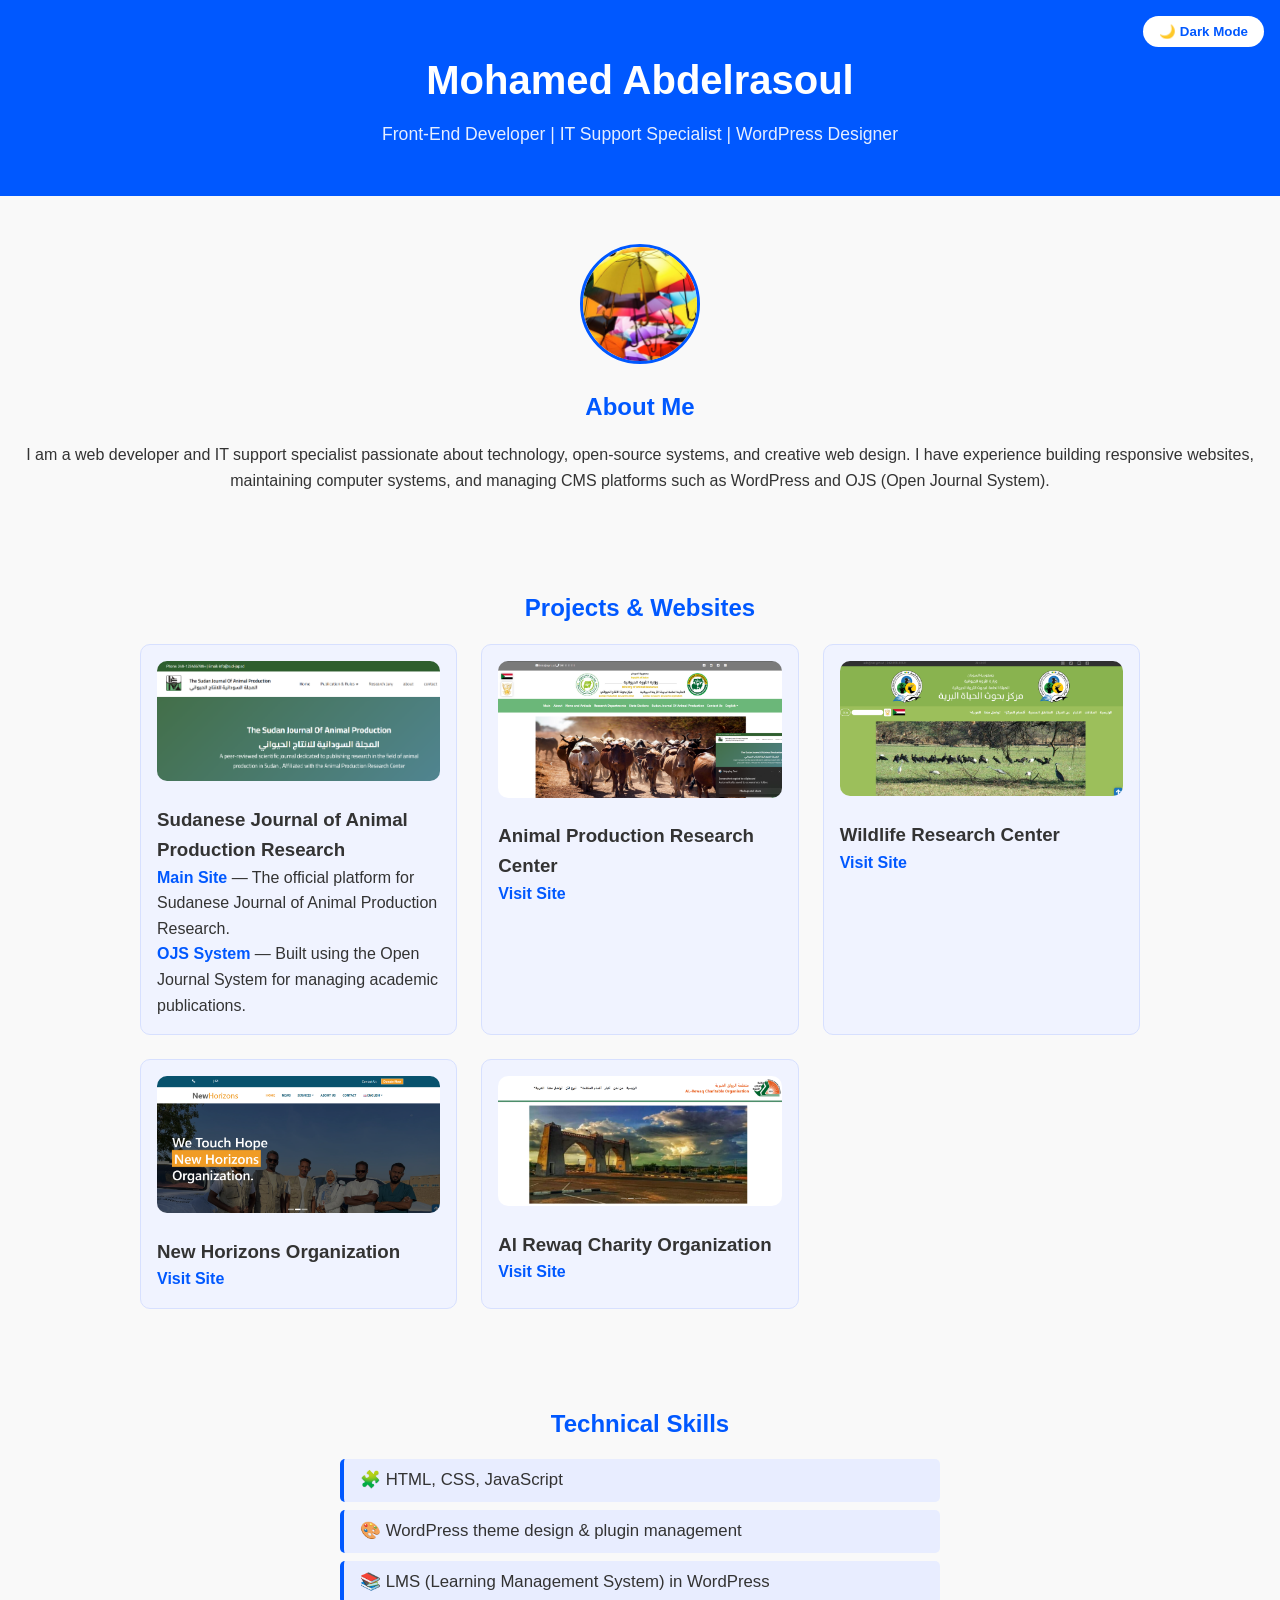
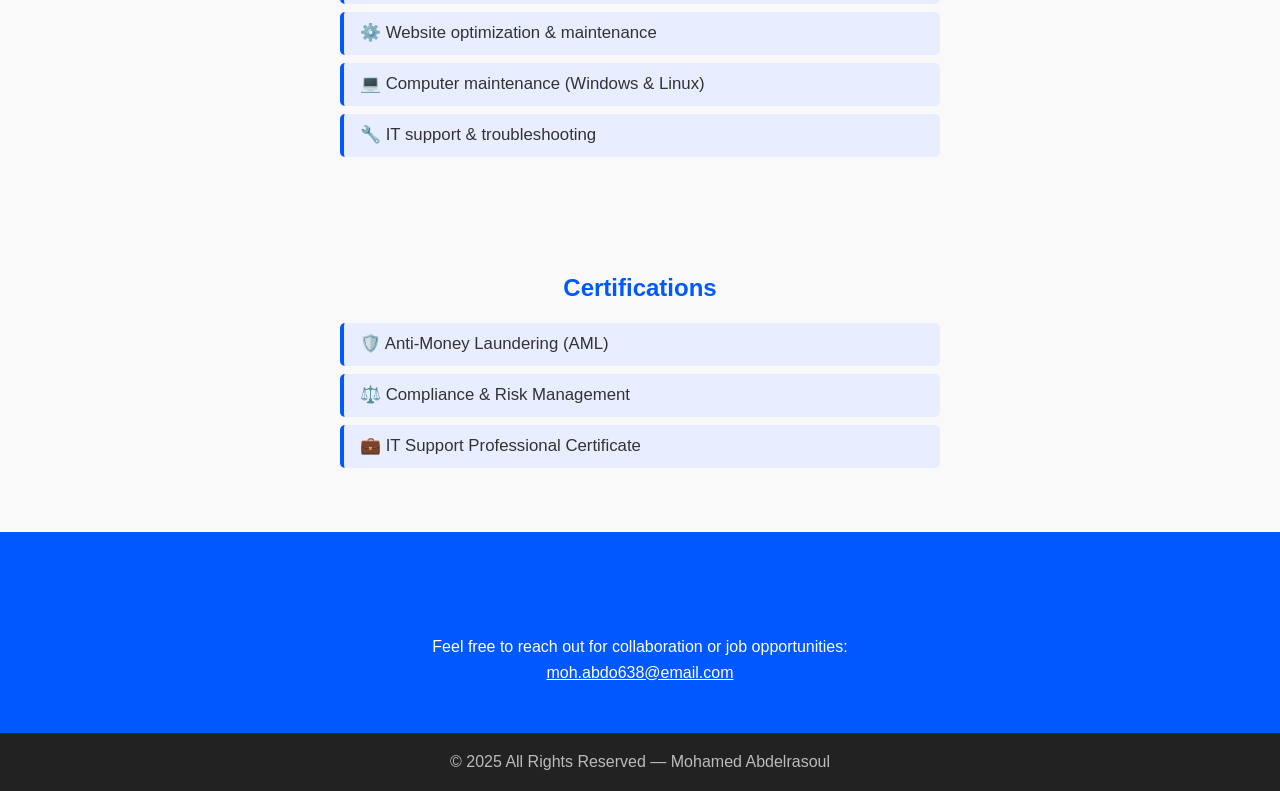
==== index.html @ 5534be8d "all file" ====
<!doctype html>
<html lang="en">
<head>
  <meta charset="UTF-8" />
  <meta name="viewport" content="width=device-width, initial-scale=1.0" />
  <title>Mohamed Abdelrasoul | Portfolio</title>
  <link rel="stylesheet" href="css/master.css" />
</head>

<body>
  <header>
    <h1>Mohamed Abdelrasoul</h1>
    <p>Front-End Developer | IT Support Specialist | WordPress Designer</p>
    <button id="themeToggle">🌙 Dark Mode</button>
  </header>

  <!-- About -->
  <section id="about" class="fade-section">
    <img src="images/23741074.jpg" alt="Profile Photo" />
    <h2>About Me</h2>
    <p>
      I am a web developer and IT support specialist passionate about technology, open-source systems,
      and creative web design. I have experience building responsive websites, maintaining computer systems,
      and managing CMS platforms such as WordPress and OJS (Open Journal System).
    </p>
  </section>

  <!-- Projects -->
  <section id="projects" class="fade-section">
    <h2>Projects & Websites</h2>
    <div class="project-grid">
      <div class="project">
        <img src="images/sud-jap.png" alt="Sudanese Journal Project" />
        <h3>Sudanese Journal of Animal Production Research</h3>
        <p>
          <a href="https://sud-jap.sd/" target="_blank">Main Site</a> — The official platform for Sudanese Journal of Animal Production Research.<br>
          <a href="https://sud-jap.sd/Journal/index.php/sjap" target="_blank">OJS System</a> — Built using the Open Journal System for managing academic publications.
        </p>
      </div>

      <div class="project">
        <img src="images/aprc.png" alt="Animal Research Center" />
        <h3>Animal Production Research Center</h3>
        <p><a href="https://www.aprc.sd/?page_id=39&lang=en" target="_blank">Visit Site</a></p>
      </div>

      <div class="project">
        <img src="images/wrc.png" alt="Wildlife Research Center" />
        <h3>Wildlife Research Center</h3>
        <p><a href="https://wrc.gov.sd/" target="_blank">Visit Site</a></p>
      </div>

      <div class="project">
        <img src="images/nhosd.png" alt="New Horizons Organization" />
        <h3>New Horizons Organization</h3>
        <p><a href="https://nhosd.org/" target="_blank">Visit Site</a></p>
      </div>

      <div class="project">
        <img src="images/alrewaq.png" alt="Al Rewaq Charity" />
        <h3>Al Rewaq Charity Organization</h3>
        <p><a href="https://www.alrewaq.net/" target="_blank">Visit Site</a></p>
      </div>
    </div>
  </section>

  <!-- Skills -->
  <section id="skills" class="fade-section">
    <h2>Technical Skills</h2>
    <ul class="skills-list">
      <li>🧩 HTML, CSS, JavaScript</li>
      <li>🎨 WordPress theme design & plugin management</li>
      <li>📚 LMS (Learning Management System) in WordPress</li>
      <li>⚙️ Website optimization & maintenance</li>
      <li>💻 Computer maintenance (Windows & Linux)</li>
      <li>🔧 IT support & troubleshooting</li>
    </ul>
  </section>

  <!-- Certifications -->
  <section id="certifications" class="fade-section">
    <h2>Certifications</h2>
    <ul class="cert-list">
      <li>🛡️ Anti-Money Laundering (AML)</li>
      <li>⚖️ Compliance & Risk Management</li>
      <li>💼 IT Support Professional Certificate</li>
    </ul>
  </section>

  <!-- Contact -->
  <section id="contact" class="fade-section">
    <h2>Contact Me</h2>
    <p>Feel free to reach out for collaboration or job opportunities:</p>
    <p><a href="mailto:moh.abdo638@email.com">moh.abdo638@email.com</a></p>
  </section>

  <footer>
    <p>© 2025 All Rights Reserved — Mohamed Abdelrasoul</p>
  </footer>

  <script src="js/main.js"></script>
</body>
</html>
---- css/master.css ----
/* ====== Global Reset ====== */
* {
  margin: 0;
  padding: 0;
  box-sizing: border-box;
}

body {
  font-family: "Poppins", sans-serif;
  background-color: #f9f9f9;
  color: #333;
  line-height: 1.6;
  transition: background 0.3s, color 0.3s;
}

/* ====== Header ====== */
header {
  background-color: #0058ff;
  color: white;
  text-align: center;
  padding: 3rem 1rem;
  position: relative;
}

header h1 {
  font-size: 2.5rem;
  margin-bottom: 0.5rem;
}

header p {
  font-size: 1.1rem;
  opacity: 0.9;
}

/* Dark Mode Toggle */
#themeToggle {
  position: absolute;
  top: 1rem;
  right: 1rem;
  background: white;
  color: #0058ff;
  border: none;
  padding: 0.5rem 1rem;
  border-radius: 20px;
  font-weight: bold;
  cursor: pointer;
  transition: all 0.3s;
}

#themeToggle:hover {
  background: #e0e7ff;
}

/* ====== Sections ====== */
section {
  padding: 3rem 1rem;
}

section h2 {
  text-align: center;
  color: #0058ff;
  margin-bottom: 1rem;
}

/* ====== About ====== */
#about {
  text-align: center;
}

#about img {
  width: 120px;
  height: 120px;
  border-radius: 50%;
  border: 3px solid #0058ff;
  margin-bottom: 1rem;
}

/* ====== Projects ====== */
.project-grid {
  display: grid;
  grid-template-columns: repeat(auto-fit, minmax(260px, 1fr));
  gap: 1.5rem;
  max-width: 1000px;
  margin: 0 auto;
}

.project {
  background: #f0f3ff;
  border: 1px solid #d7e0ff;
  border-radius: 10px;
  padding: 1rem;
  transition: transform 0.3s ease, box-shadow 0.3s ease;
}

.project:hover {
  transform: translateY(-6px);
  box-shadow: 0 6px 18px rgba(0, 88, 255, 0.2);
}

.project img {
  width: 100%;
  border-radius: 10px;
  margin-bottom: 1rem;
}

.project a {
  color: #0058ff;
  font-weight: bold;
  text-decoration: none;
}

.project a:hover {
  text-decoration: underline;
}

/* ====== Skills & Certifications ====== */
.skills-list, .cert-list {
  list-style: none;
  max-width: 600px;
  margin: 1rem auto;
  text-align: left;
  font-size: 1.05rem;
}

.skills-list li, .cert-list li {
  background: #e8edff;
  border-left: 4px solid #0058ff;
  padding: 0.5rem 1rem;
  margin-bottom: 0.5rem;
  border-radius: 5px;
}

/* ====== Contact ====== */
#contact {
  background-color: #0058ff;
  color: white;
  text-align: center;
}

#contact a {
  color: white;
  text-decoration: underline;
}

/* ====== Footer ====== */
footer {
  text-align: center;
  padding: 1rem;
  background: #222;
  color: #bbb;
}

/* ====== Dark Mode ====== */
body.dark {
  background-color: #1e1e1e;
  color: #e0e0e0;
}

body.dark header {
  background: #222;
}

body.dark #contact {
  background: #333;
}

body.dark .project {
  background: #2b2b2b;
  border-color: #444;
}

body.dark #themeToggle {
  background: #444;
  color: #fff;
}

/* ====== Fade-in Animation ====== */
.fade-section {
  opacity: 0;
  transform: translateY(30px);
  transition: opacity 0.8s ease-out, transform 0.8s ease-out;
}

.fade-section.visible {
  opacity: 1;
  transform: translateY(0);
}

/* ====== Responsive ====== */
@media (max-width: 768px) {
  header h1 {
    font-size: 2rem;
  }
  .project-grid {
    grid-template-columns: 1fr;
  }
}
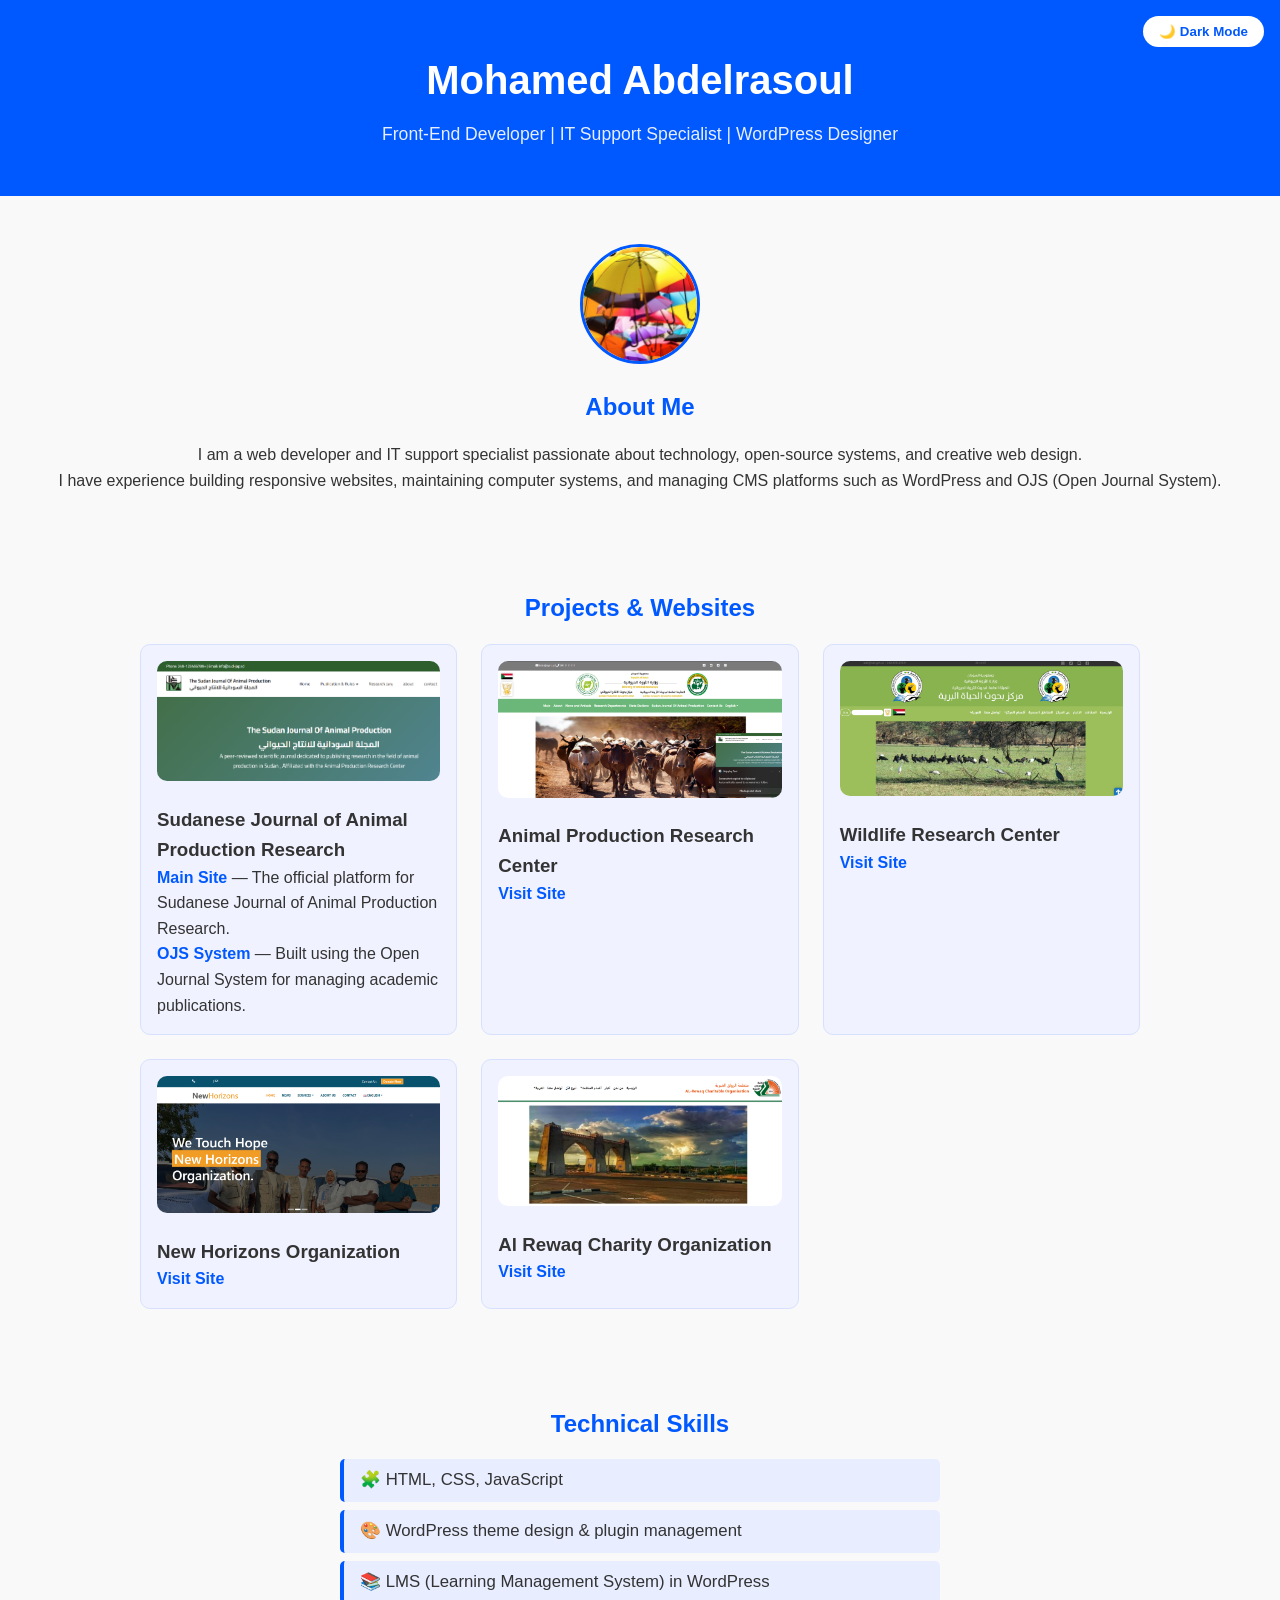
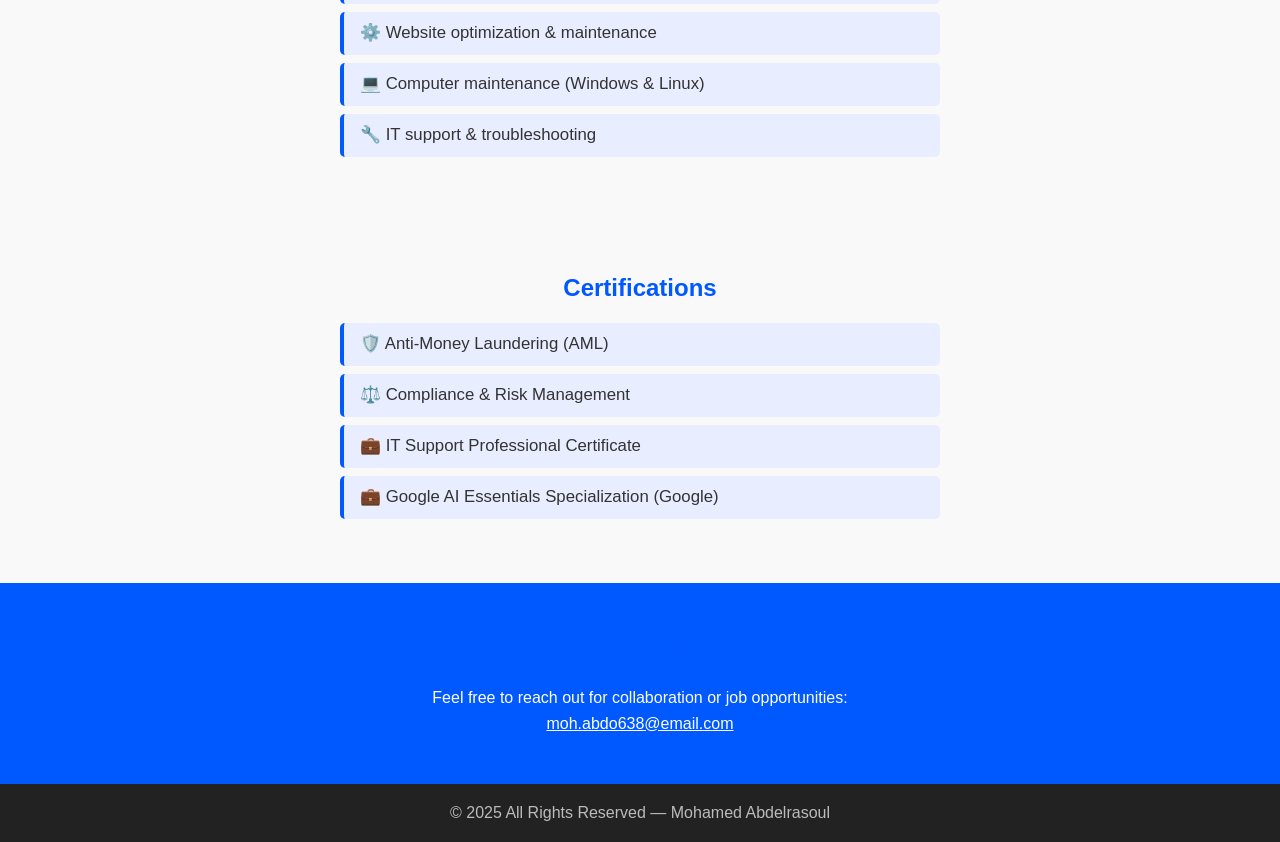
==== commit f9946f27: "add certificate" ====
--- a/index.html
+++ b/index.html
@@ -20,7 +20,7 @@
     <h2>About Me</h2>
     <p>
       I am a web developer and IT support specialist passionate about technology, open-source systems,
-      and creative web design. I have experience building responsive websites, maintaining computer systems,
+      and creative web design.  <br> I have experience building responsive websites, maintaining computer systems,
       and managing CMS platforms such as WordPress and OJS (Open Journal System).
     </p>
   </section>
@@ -84,6 +84,7 @@
       <li>🛡️ Anti-Money Laundering (AML)</li>
       <li>⚖️ Compliance & Risk Management</li>
       <li>💼 IT Support Professional Certificate</li>
+      <li>💼 Google AI Essentials Specialization (Google)</li>
     </ul>
   </section>
 
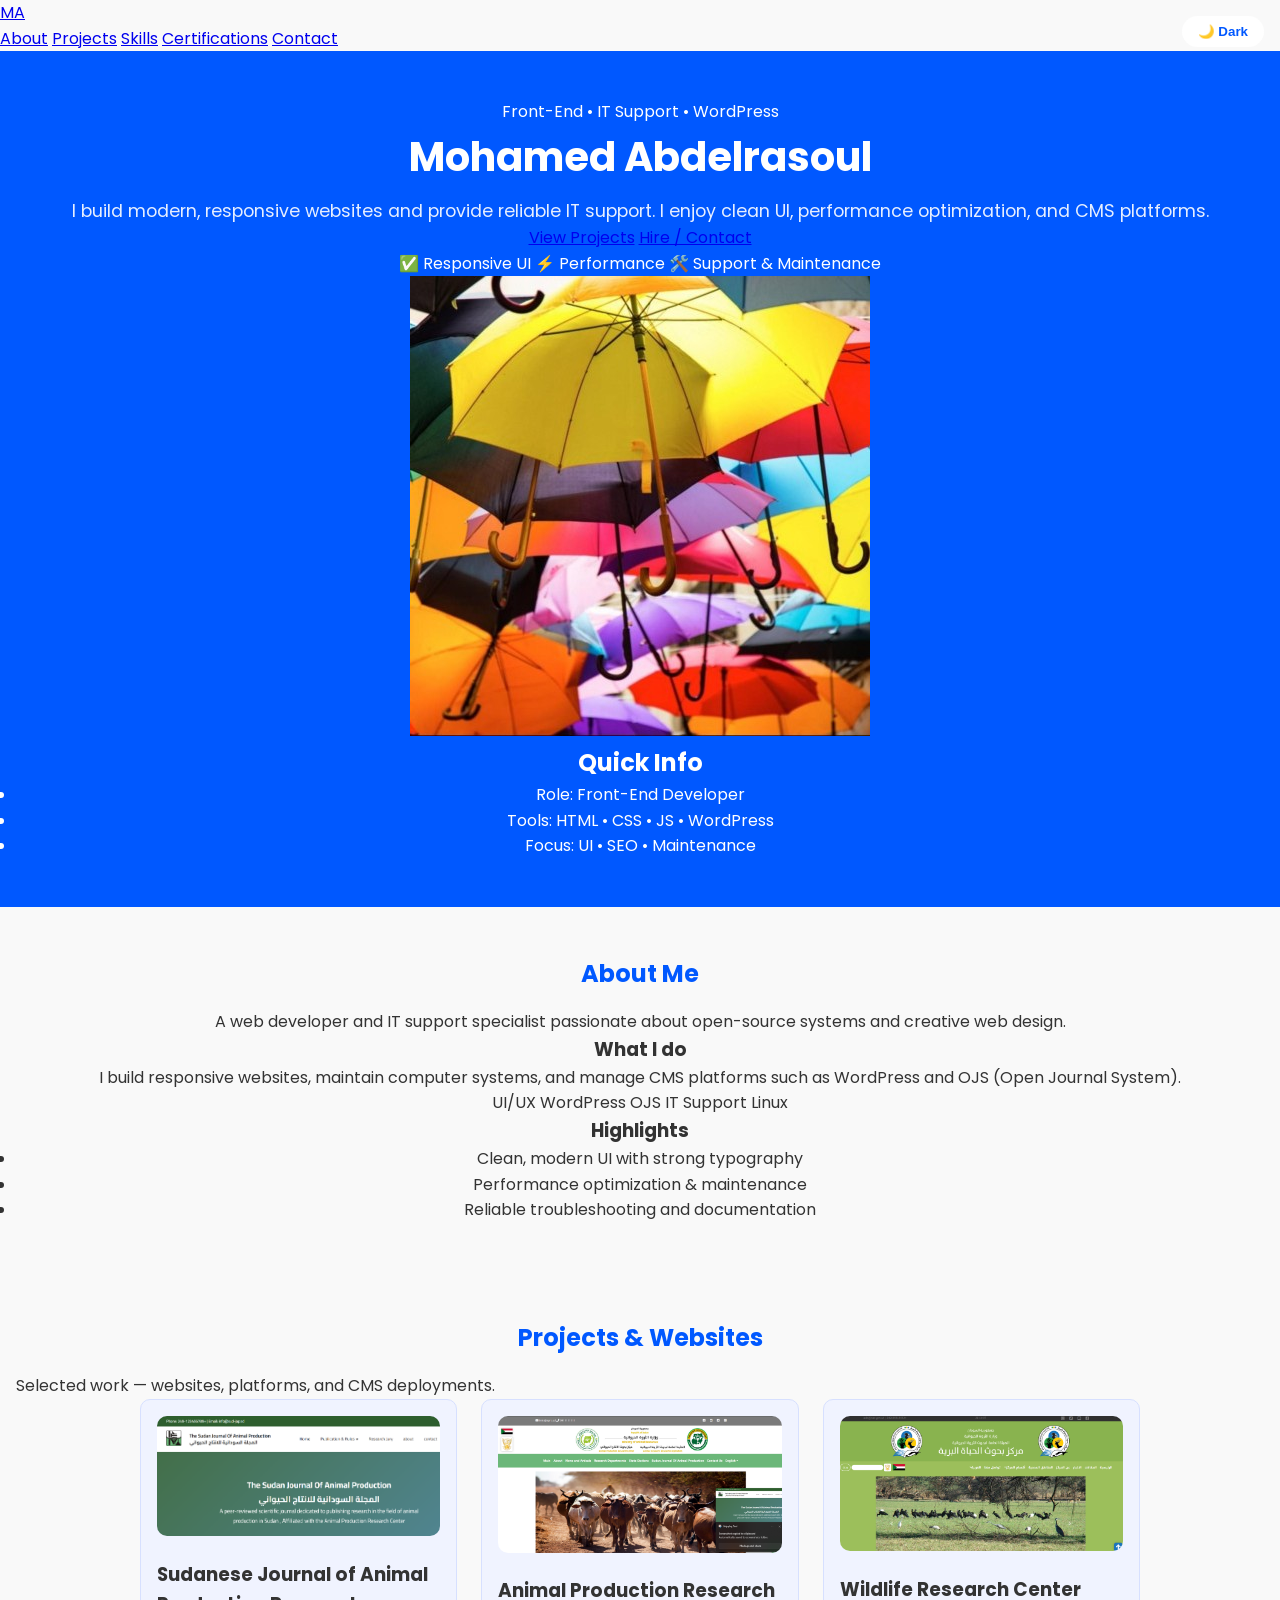
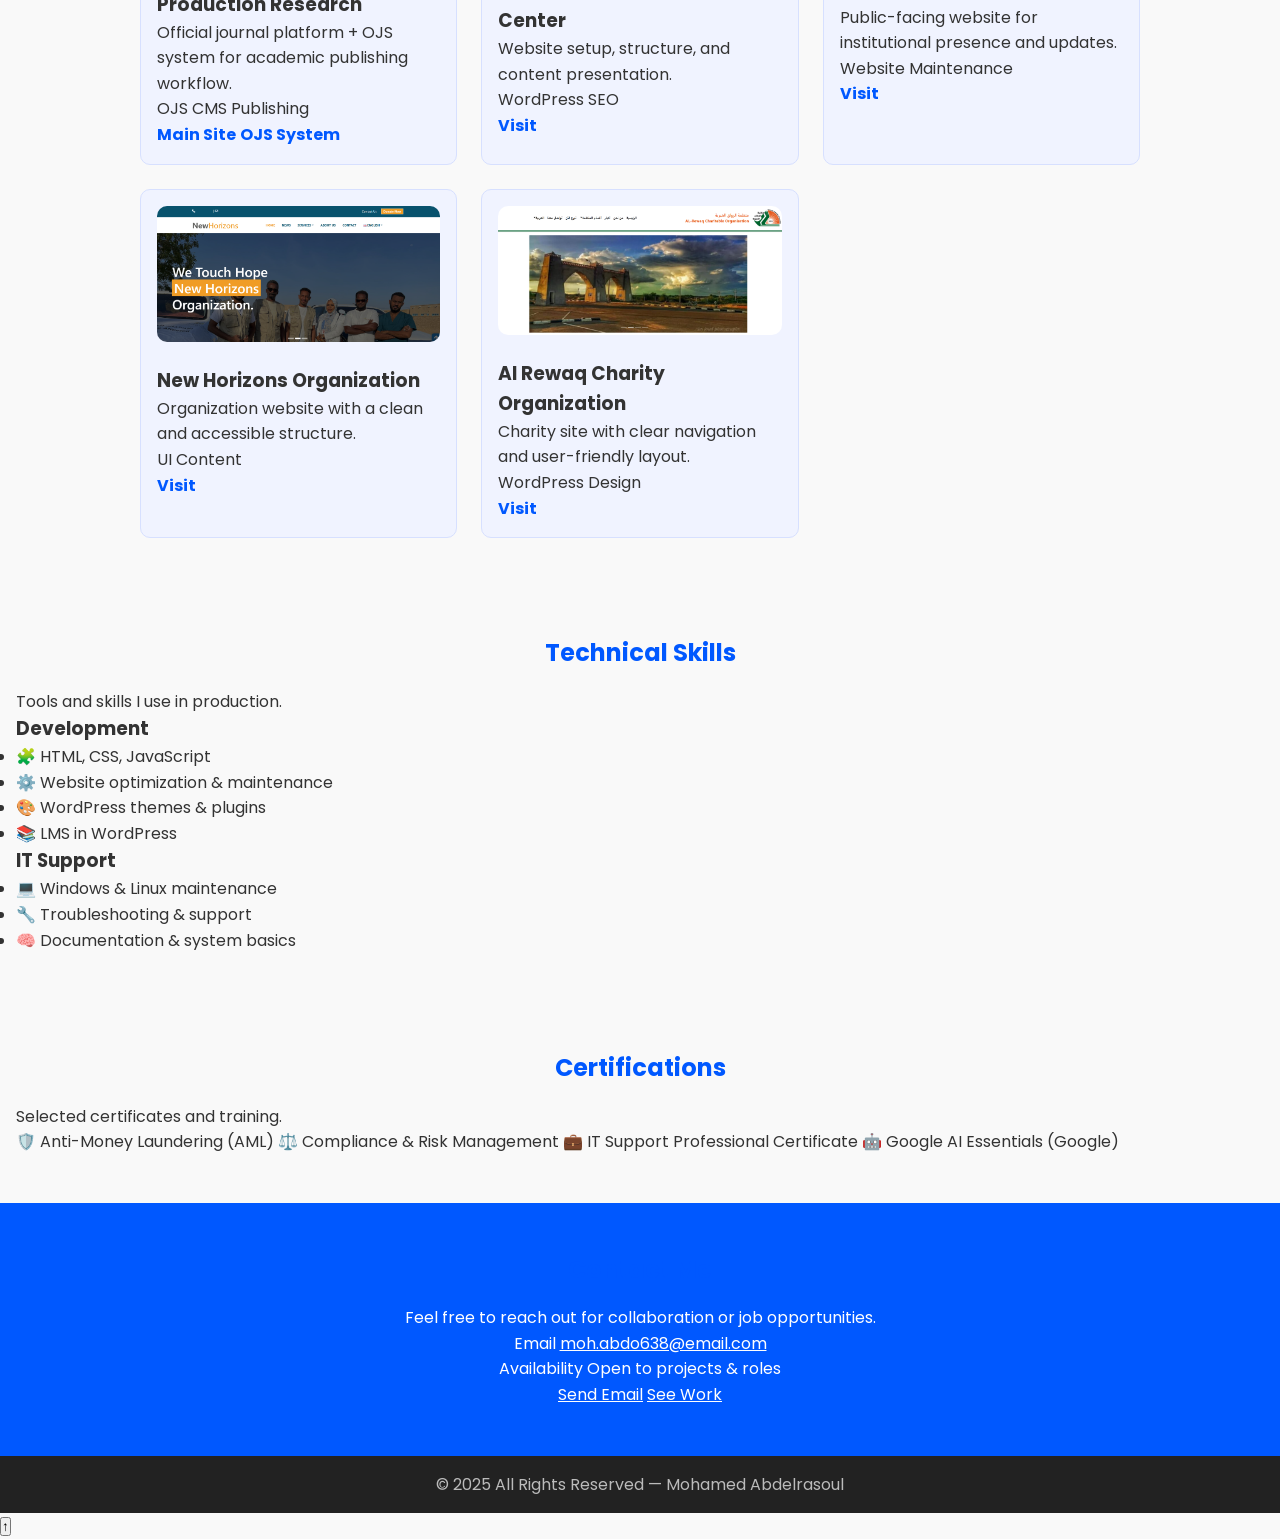
==== commit 9f9aca91: "Enhance index.html with navigation and theme color Added theme color meta tag, navigation links, and" ====
--- a/index.html
+++ b/index.html
@@ -3,101 +3,291 @@
 <head>
   <meta charset="UTF-8" />
   <meta name="viewport" content="width=device-width, initial-scale=1.0" />
+  <meta name="theme-color" content="#0b1220" />
   <title>Mohamed Abdelrasoul | Portfolio</title>
+
+  <!-- Font -->
+  <link rel="preconnect" href="https://fonts.googleapis.com">
+  <link rel="preconnect" href="https://fonts.gstatic.com" crossorigin>
+  <link href="https://fonts.googleapis.com/css2?family=Poppins:wght@300;400;500;600;700&display=swap" rel="stylesheet">
+
   <link rel="stylesheet" href="css/master.css" />
 </head>
 
 <body>
-  <header>
-    <h1>Mohamed Abdelrasoul</h1>
-    <p>Front-End Developer | IT Support Specialist | WordPress Designer</p>
-    <button id="themeToggle">🌙 Dark Mode</button>
+  <!-- Top Nav -->
+  <nav class="top-nav">
+    <a class="brand" href="#top" aria-label="Go to top">
+      <span class="brand-dot"></span>
+      <span>MA</span>
+    </a>
+
+    <div class="nav-links">
+      <a href="#about">About</a>
+      <a href="#projects">Projects</a>
+      <a href="#skills">Skills</a>
+      <a href="#certifications">Certifications</a>
+      <a href="#contact" class="nav-cta">Contact</a>
+    </div>
+
+    <button id="themeToggle" class="theme-toggle" type="button" aria-label="Toggle theme">
+      <span class="icon" aria-hidden="true">🌙</span>
+      <span class="label">Dark</span>
+    </button>
+  </nav>
+
+  <!-- Hero -->
+  <header id="top" class="hero">
+    <div class="hero-inner">
+      <div class="hero-text fade-section">
+        <div class="badge">Front-End • IT Support • WordPress</div>
+        <h1>Mohamed Abdelrasoul</h1>
+        <p>
+          I build modern, responsive websites and provide reliable IT support.
+          I enjoy clean UI, performance optimization, and CMS platforms.
+        </p>
+
+        <div class="hero-actions">
+          <a class="btn primary" href="#projects">View Projects</a>
+          <a class="btn ghost" href="#contact">Hire / Contact</a>
+        </div>
+
+        <div class="hero-meta">
+          <span class="meta-item">✅ Responsive UI</span>
+          <span class="meta-item">⚡ Performance</span>
+          <span class="meta-item">🛠️ Support & Maintenance</span>
+        </div>
+      </div>
+
+      <div class="hero-card fade-section">
+        <img class="avatar" src="images/23741074.jpg" alt="Profile Photo" />
+        <div class="hero-card-info">
+          <h2 class="mini-title">Quick Info</h2>
+          <ul class="quick-list">
+            <li><span class="k">Role:</span> Front-End Developer</li>
+            <li><span class="k">Tools:</span> HTML • CSS • JS • WordPress</li>
+            <li><span class="k">Focus:</span> UI • SEO • Maintenance</li>
+          </ul>
+        </div>
+      </div>
+    </div>
+
+    <div class="hero-glow" aria-hidden="true"></div>
   </header>
 
-  <!-- About -->
-  <section id="about" class="fade-section">
-    <img src="images/23741074.jpg" alt="Profile Photo" />
-    <h2>About Me</h2>
-    <p>
-      I am a web developer and IT support specialist passionate about technology, open-source systems,
-      and creative web design.  <br> I have experience building responsive websites, maintaining computer systems,
-      and managing CMS platforms such as WordPress and OJS (Open Journal System).
-    </p>
-  </section>
-
-  <!-- Projects -->
-  <section id="projects" class="fade-section">
-    <h2>Projects & Websites</h2>
-    <div class="project-grid">
-      <div class="project">
-        <img src="images/sud-jap.png" alt="Sudanese Journal Project" />
-        <h3>Sudanese Journal of Animal Production Research</h3>
-        <p>
-          <a href="https://sud-jap.sd/" target="_blank">Main Site</a> — The official platform for Sudanese Journal of Animal Production Research.<br>
-          <a href="https://sud-jap.sd/Journal/index.php/sjap" target="_blank">OJS System</a> — Built using the Open Journal System for managing academic publications.
+  <main>
+    <!-- About -->
+    <section id="about" class="section fade-section">
+      <div class="section-head">
+        <h2>About Me</h2>
+        <p class="section-subtitle">
+          A web developer and IT support specialist passionate about open-source systems and creative web design.
         </p>
       </div>
 
-      <div class="project">
-        <img src="images/aprc.png" alt="Animal Research Center" />
-        <h3>Animal Production Research Center</h3>
-        <p><a href="https://www.aprc.sd/?page_id=39&lang=en" target="_blank">Visit Site</a></p>
-      </div>
-
-      <div class="project">
-        <img src="images/wrc.png" alt="Wildlife Research Center" />
-        <h3>Wildlife Research Center</h3>
-        <p><a href="https://wrc.gov.sd/" target="_blank">Visit Site</a></p>
-      </div>
-
-      <div class="project">
-        <img src="images/nhosd.png" alt="New Horizons Organization" />
-        <h3>New Horizons Organization</h3>
-        <p><a href="https://nhosd.org/" target="_blank">Visit Site</a></p>
-      </div>
-
-      <div class="project">
-        <img src="images/alrewaq.png" alt="Al Rewaq Charity" />
-        <h3>Al Rewaq Charity Organization</h3>
-        <p><a href="https://www.alrewaq.net/" target="_blank">Visit Site</a></p>
-      </div>
-    </div>
-  </section>
-
-  <!-- Skills -->
-  <section id="skills" class="fade-section">
-    <h2>Technical Skills</h2>
-    <ul class="skills-list">
-      <li>🧩 HTML, CSS, JavaScript</li>
-      <li>🎨 WordPress theme design & plugin management</li>
-      <li>📚 LMS (Learning Management System) in WordPress</li>
-      <li>⚙️ Website optimization & maintenance</li>
-      <li>💻 Computer maintenance (Windows & Linux)</li>
-      <li>🔧 IT support & troubleshooting</li>
-    </ul>
-  </section>
-
-  <!-- Certifications -->
-  <section id="certifications" class="fade-section">
-    <h2>Certifications</h2>
-    <ul class="cert-list">
-      <li>🛡️ Anti-Money Laundering (AML)</li>
-      <li>⚖️ Compliance & Risk Management</li>
-      <li>💼 IT Support Professional Certificate</li>
-      <li>💼 Google AI Essentials Specialization (Google)</li>
-    </ul>
-  </section>
-
-  <!-- Contact -->
-  <section id="contact" class="fade-section">
-    <h2>Contact Me</h2>
-    <p>Feel free to reach out for collaboration or job opportunities:</p>
-    <p><a href="mailto:moh.abdo638@email.com">moh.abdo638@email.com</a></p>
-  </section>
-
-  <footer>
+      <div class="two-col">
+        <div class="card">
+          <h3>What I do</h3>
+          <p>
+            I build responsive websites, maintain computer systems, and manage CMS platforms such as
+            WordPress and OJS (Open Journal System).
+          </p>
+          <div class="chips">
+            <span class="chip">UI/UX</span>
+            <span class="chip">WordPress</span>
+            <span class="chip">OJS</span>
+            <span class="chip">IT Support</span>
+            <span class="chip">Linux</span>
+          </div>
+        </div>
+
+        <div class="card subtle">
+          <h3>Highlights</h3>
+          <ul class="bullets">
+            <li>Clean, modern UI with strong typography</li>
+            <li>Performance optimization & maintenance</li>
+            <li>Reliable troubleshooting and documentation</li>
+          </ul>
+        </div>
+      </div>
+    </section>
+
+    <!-- Projects -->
+    <section id="projects" class="section fade-section">
+      <div class="section-head">
+        <h2>Projects & Websites</h2>
+        <p class="section-subtitle">Selected work — websites, platforms, and CMS deployments.</p>
+      </div>
+
+      <div class="project-grid">
+        <article class="project">
+          <div class="project-media">
+            <img src="images/sud-jap.png" alt="Sudanese Journal Project" />
+          </div>
+          <div class="project-body">
+            <h3>Sudanese Journal of Animal Production Research</h3>
+            <p>
+              Official journal platform + OJS system for academic publishing workflow.
+            </p>
+            <div class="project-tags">
+              <span class="tag">OJS</span>
+              <span class="tag">CMS</span>
+              <span class="tag">Publishing</span>
+            </div>
+            <div class="project-actions">
+              <a class="btn small primary" href="https://sud-jap.sd/" target="_blank" rel="noopener">Main Site</a>
+              <a class="btn small ghost" href="https://sud-jap.sd/Journal/index.php/sjap" target="_blank" rel="noopener">OJS System</a>
+            </div>
+          </div>
+        </article>
+
+        <article class="project">
+          <div class="project-media">
+            <img src="images/aprc.png" alt="Animal Research Center" />
+          </div>
+          <div class="project-body">
+            <h3>Animal Production Research Center</h3>
+            <p>Website setup, structure, and content presentation.</p>
+            <div class="project-tags">
+              <span class="tag">WordPress</span>
+              <span class="tag">SEO</span>
+            </div>
+            <div class="project-actions">
+              <a class="btn small primary" href="https://www.aprc.sd/?page_id=39&lang=en" target="_blank" rel="noopener">Visit</a>
+            </div>
+          </div>
+        </article>
+
+        <article class="project">
+          <div class="project-media">
+            <img src="images/wrc.png" alt="Wildlife Research Center" />
+          </div>
+          <div class="project-body">
+            <h3>Wildlife Research Center</h3>
+            <p>Public-facing website for institutional presence and updates.</p>
+            <div class="project-tags">
+              <span class="tag">Website</span>
+              <span class="tag">Maintenance</span>
+            </div>
+            <div class="project-actions">
+              <a class="btn small primary" href="https://wrc.gov.sd/" target="_blank" rel="noopener">Visit</a>
+            </div>
+          </div>
+        </article>
+
+        <article class="project">
+          <div class="project-media">
+            <img src="images/nhosd.png" alt="New Horizons Organization" />
+          </div>
+          <div class="project-body">
+            <h3>New Horizons Organization</h3>
+            <p>Organization website with a clean and accessible structure.</p>
+            <div class="project-tags">
+              <span class="tag">UI</span>
+              <span class="tag">Content</span>
+            </div>
+            <div class="project-actions">
+              <a class="btn small primary" href="https://nhosd.org/" target="_blank" rel="noopener">Visit</a>
+            </div>
+          </div>
+        </article>
+
+        <article class="project">
+          <div class="project-media">
+            <img src="images/alrewaq.png" alt="Al Rewaq Charity" />
+          </div>
+          <div class="project-body">
+            <h3>Al Rewaq Charity Organization</h3>
+            <p>Charity site with clear navigation and user-friendly layout.</p>
+            <div class="project-tags">
+              <span class="tag">WordPress</span>
+              <span class="tag">Design</span>
+            </div>
+            <div class="project-actions">
+              <a class="btn small primary" href="https://www.alrewaq.net/" target="_blank" rel="noopener">Visit</a>
+            </div>
+          </div>
+        </article>
+      </div>
+    </section>
+
+    <!-- Skills -->
+    <section id="skills" class="section fade-section">
+      <div class="section-head">
+        <h2>Technical Skills</h2>
+        <p class="section-subtitle">Tools and skills I use in production.</p>
+      </div>
+
+      <div class="grid-2">
+        <div class="card">
+          <h3>Development</h3>
+          <ul class="nice-list">
+            <li><span class="b">🧩</span> HTML, CSS, JavaScript</li>
+            <li><span class="b">⚙️</span> Website optimization & maintenance</li>
+            <li><span class="b">🎨</span> WordPress themes & plugins</li>
+            <li><span class="b">📚</span> LMS in WordPress</li>
+          </ul>
+        </div>
+
+        <div class="card">
+          <h3>IT Support</h3>
+          <ul class="nice-list">
+            <li><span class="b">💻</span> Windows & Linux maintenance</li>
+            <li><span class="b">🔧</span> Troubleshooting & support</li>
+            <li><span class="b">🧠</span> Documentation & system basics</li>
+          </ul>
+        </div>
+      </div>
+    </section>
+
+    <!-- Certifications -->
+    <section id="certifications" class="section fade-section">
+      <div class="section-head">
+        <h2>Certifications</h2>
+        <p class="section-subtitle">Selected certificates and training.</p>
+      </div>
+
+      <div class="card">
+        <div class="chips wrap">
+          <span class="chip">🛡️ Anti-Money Laundering (AML)</span>
+          <span class="chip">⚖️ Compliance & Risk Management</span>
+          <span class="chip">💼 IT Support Professional Certificate</span>
+          <span class="chip">🤖 Google AI Essentials (Google)</span>
+        </div>
+      </div>
+    </section>
+
+    <!-- Contact -->
+    <section id="contact" class="section contact fade-section">
+      <div class="section-head light">
+        <h2>Contact Me</h2>
+        <p class="section-subtitle">Feel free to reach out for collaboration or job opportunities.</p>
+      </div>
+
+      <div class="contact-card">
+        <div class="contact-row">
+          <span class="contact-label">Email</span>
+          <a class="contact-value" href="mailto:moh.abdo638@email.com">moh.abdo638@email.com</a>
+        </div>
+        <div class="contact-row">
+          <span class="contact-label">Availability</span>
+          <span class="contact-value">Open to projects & roles</span>
+        </div>
+
+        <div class="contact-actions">
+          <a class="btn primary" href="mailto:moh.abdo638@email.com">Send Email</a>
+          <a class="btn ghost" href="#projects">See Work</a>
+        </div>
+      </div>
+    </section>
+  </main>
+
+  <footer class="footer">
     <p>© 2025 All Rights Reserved — Mohamed Abdelrasoul</p>
   </footer>
+
+  <!-- Scroll To Top -->
+  <button id="scrollTop" class="scroll-top" type="button" aria-label="Back to top">↑</button>
 
   <script src="js/main.js"></script>
 </body>
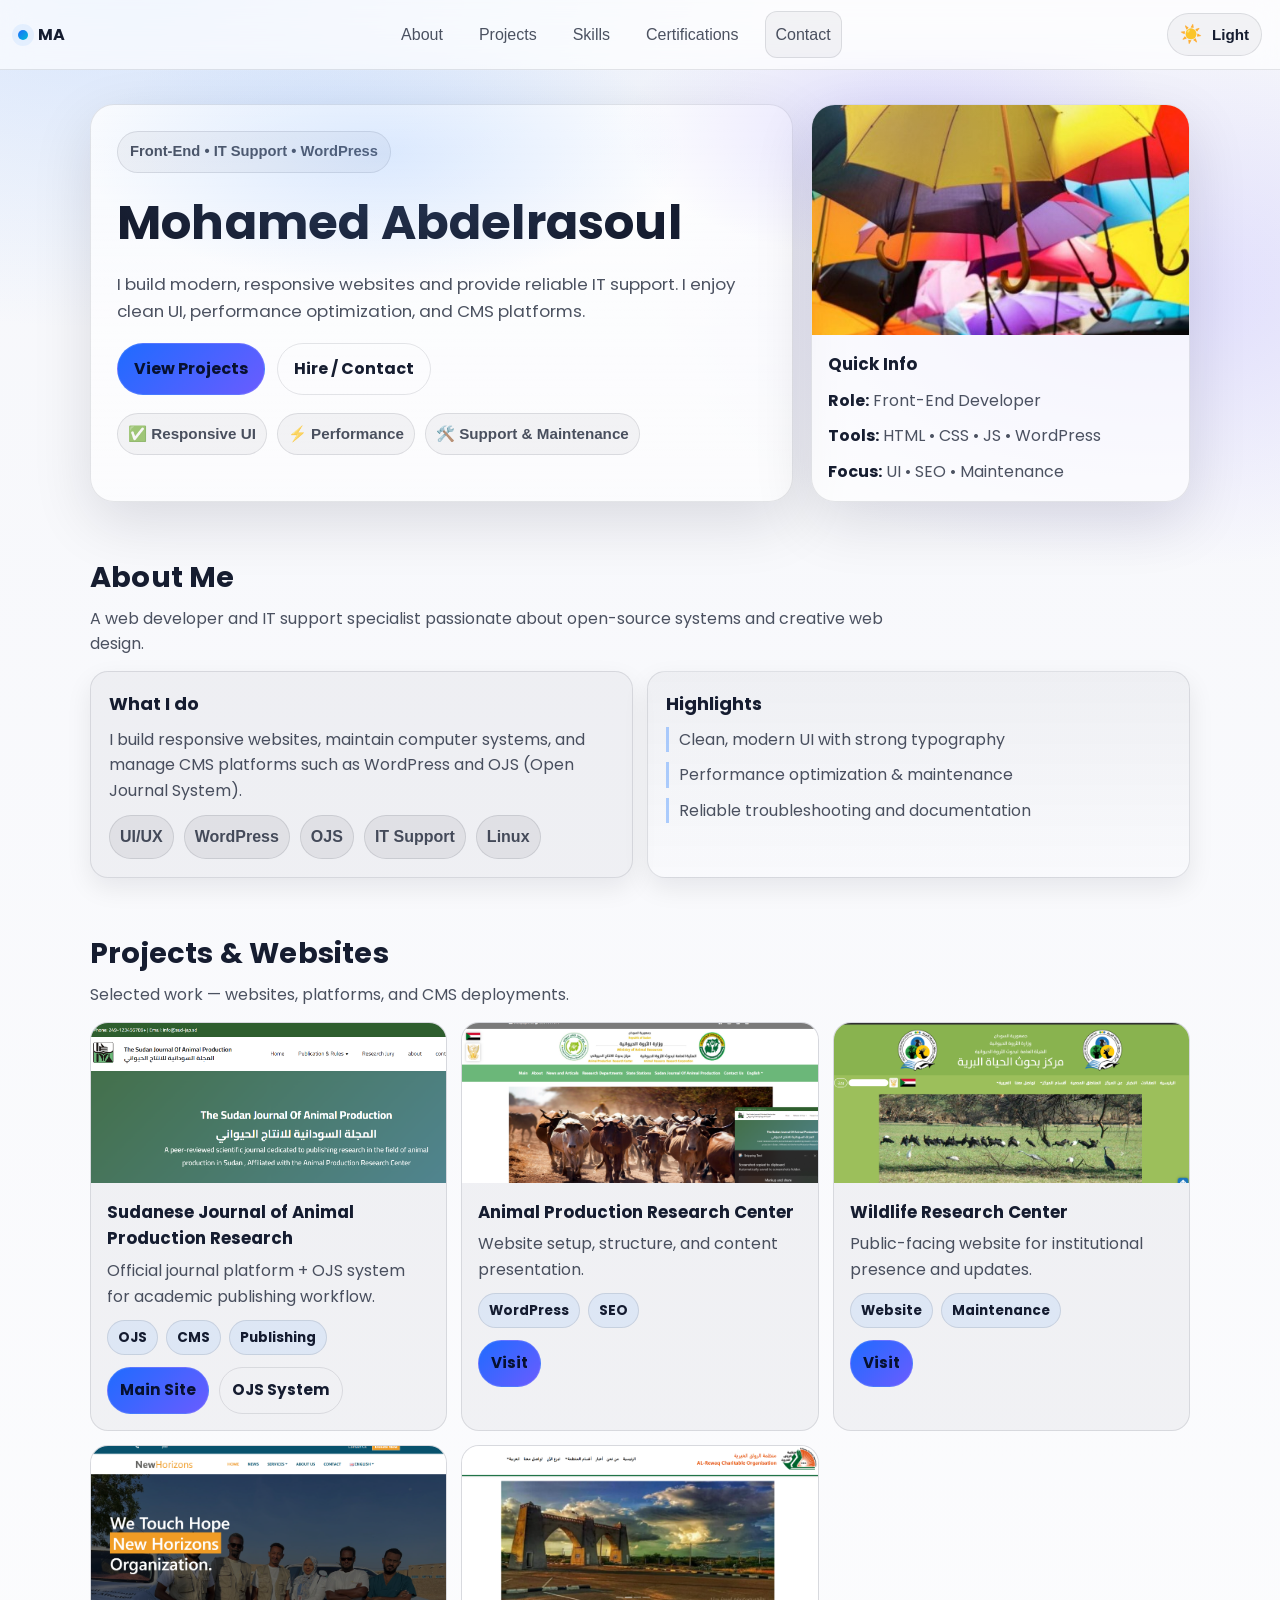
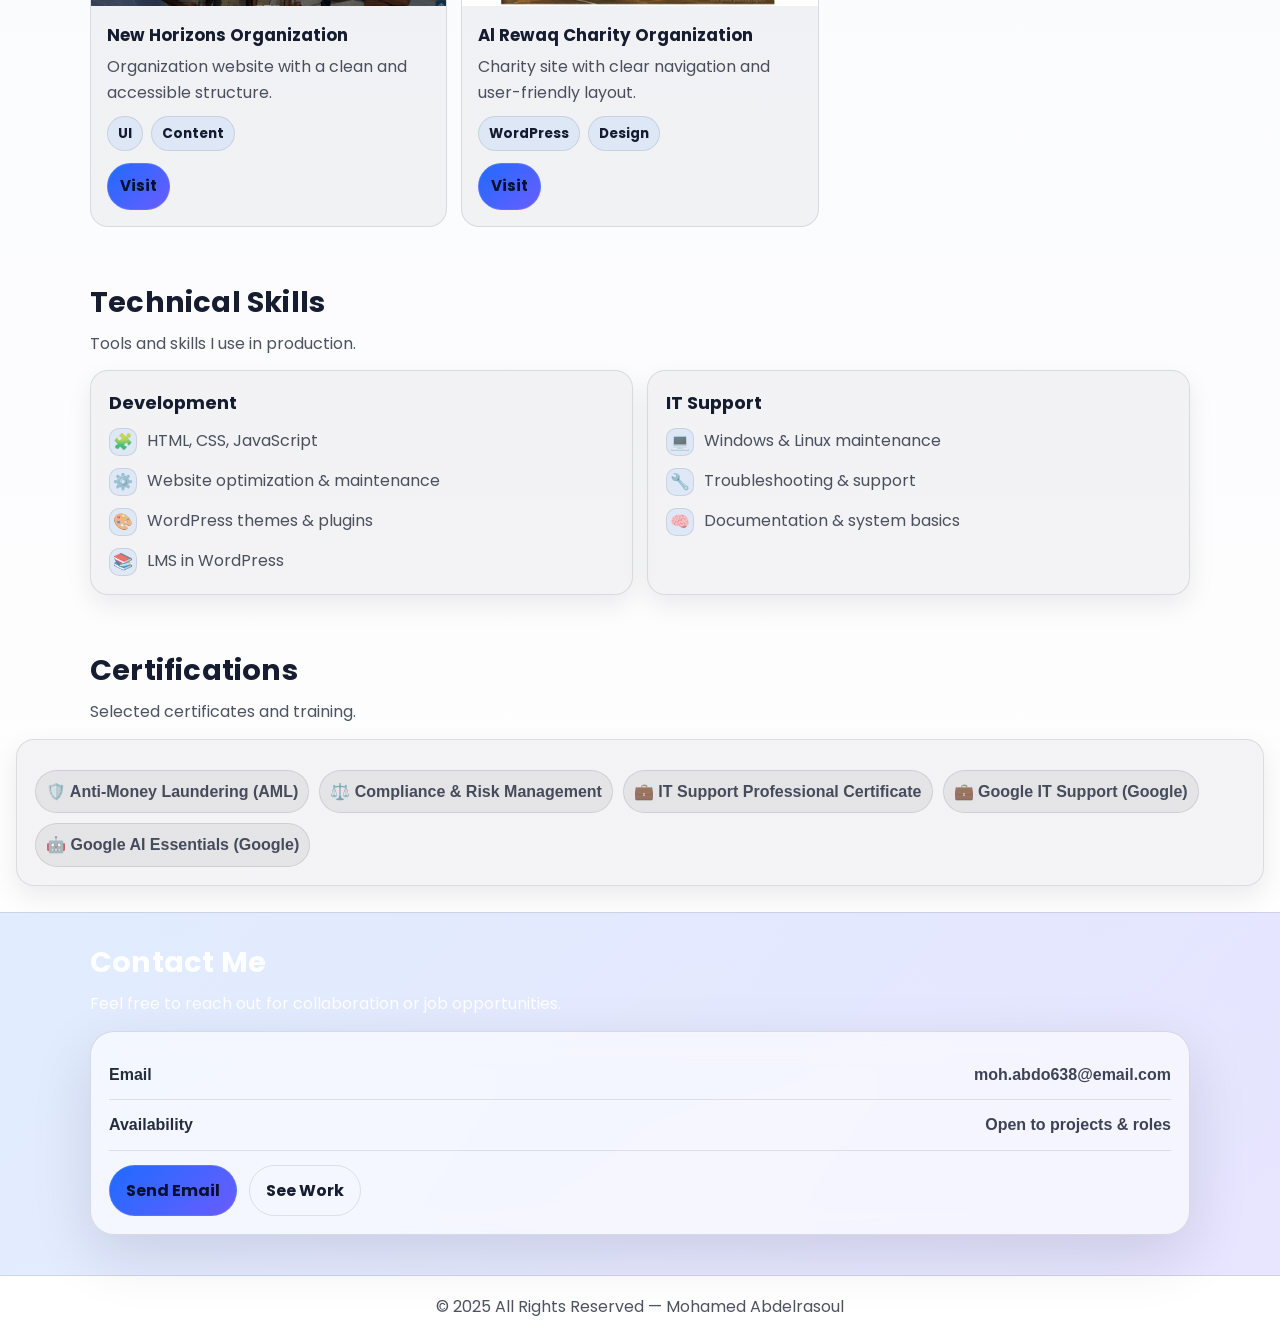
==== commit 5720821c: "Add Google IT Support chip to index.html" ====
--- a/index.html
+++ b/index.html
@@ -252,6 +252,7 @@
           <span class="chip">🛡️ Anti-Money Laundering (AML)</span>
           <span class="chip">⚖️ Compliance & Risk Management</span>
           <span class="chip">💼 IT Support Professional Certificate</span>
+          <span class="chip">💼 Google IT Support (Google)</span>
           <span class="chip">🤖 Google AI Essentials (Google)</span>
         </div>
       </div>
--- a/css/master.css
+++ b/css/master.css
@@ -1,197 +1,608 @@
-/* ====== Global Reset ====== */
-* {
-  margin: 0;
-  padding: 0;
-  box-sizing: border-box;
-}
-
-body {
+/* ========= Reset ========= */
+* { margin: 0; padding: 0; box-sizing: border-box; }
+img { max-width: 100%; display: block; }
+html { scroll-behavior: smooth; }
+
+:root{
+  --bg: #0b1220;
+  --bg2: #0f1b33;
+  --card: rgba(255,255,255,0.06);
+  --card2: rgba(255,255,255,0.10);
+  --text: rgba(255,255,255,0.90);
+  --muted: rgba(255,255,255,0.72);
+  --border: rgba(255,255,255,0.14);
+  --shadow: 0 20px 60px rgba(0,0,0,0.35);
+
+  --primary: #6ea8ff;
+  --primary2: #8a7dff;
+  --accent: #2ae2ff;
+
+  --radius: 18px;
+  --radius2: 24px;
+  --max: 1100px;
+
+  --navH: 70px;
+}
+
+/* Light theme overrides */
+body.light{
+  --bg: #f6f7fb;
+  --bg2: #ffffff;
+  --card: rgba(2, 10, 30, 0.04);
+  --card2: rgba(2, 10, 30, 0.06);
+  --text: rgba(2, 10, 30, 0.92);
+  --muted: rgba(2, 10, 30, 0.70);
+  --border: rgba(2, 10, 30, 0.10);
+  --shadow: 0 20px 60px rgba(2,10,30,0.12);
+
+  --primary: #1f6bff;
+  --primary2: #6a5cff;
+  --accent: #00bcd4;
+}
+
+body{
   font-family: "Poppins", sans-serif;
-  background-color: #f9f9f9;
-  color: #333;
+  background: radial-gradient(1200px 600px at 10% 0%, rgba(110,168,255,0.22), transparent 55%),
+              radial-gradient(900px 500px at 90% 10%, rgba(138,125,255,0.22), transparent 55%),
+              linear-gradient(180deg, var(--bg), var(--bg2));
+  color: var(--text);
   line-height: 1.6;
-  transition: background 0.3s, color 0.3s;
-}
-
-/* ====== Header ====== */
-header {
-  background-color: #0058ff;
-  color: white;
+  min-height: 100vh;
+}
+
+/* Reduce motion */
+@media (prefers-reduced-motion: reduce){
+  *{ transition: none !important; animation: none !important; }
+  html{ scroll-behavior: auto; }
+}
+
+/* ========= Top Nav ========= */
+.top-nav{
+  position: sticky;
+  top: 0;
+  z-index: 50;
+  height: var(--navH);
+  display: flex;
+  align-items: center;
+  justify-content: space-between;
+  padding: 0 18px;
+  background: rgba(10, 18, 32, 0.55);
+  border-bottom: 1px solid var(--border);
+  backdrop-filter: blur(14px);
+}
+
+body.light .top-nav{
+  background: rgba(255,255,255,0.65);
+}
+
+.brand{
+  display: inline-flex;
+  align-items: center;
+  gap: 10px;
+  text-decoration: none;
+  color: var(--text);
+  font-weight: 700;
+  letter-spacing: 0.4px;
+}
+
+.brand-dot{
+  width: 10px;
+  height: 10px;
+  border-radius: 999px;
+  background: linear-gradient(135deg, var(--primary), var(--accent));
+  box-shadow: 0 0 0 6px rgba(110,168,255,0.12);
+}
+
+.nav-links{
+  display: flex;
+  align-items: center;
+  gap: 16px;
+}
+
+.nav-links a{
+  text-decoration: none;
+  color: var(--muted);
+  font-weight: 500;
+  padding: 10px 10px;
+  border-radius: 12px;
+  transition: background 0.25s ease, color 0.25s ease, transform 0.25s ease;
+}
+
+.nav-links a:hover{
+  background: var(--card);
+  color: var(--text);
+  transform: translateY(-1px);
+}
+
+.nav-cta{
+  border: 1px solid var(--border);
+  background: var(--card);
+}
+
+.theme-toggle{
+  display: inline-flex;
+  align-items: center;
+  gap: 10px;
+  border: 1px solid var(--border);
+  background: var(--card);
+  color: var(--text);
+  padding: 10px 12px;
+  border-radius: 999px;
+  cursor: pointer;
+  transition: transform 0.25s ease, background 0.25s ease;
+}
+
+.theme-toggle:hover{ transform: translateY(-1px); background: var(--card2); }
+.theme-toggle .label{ font-weight: 600; font-size: 0.95rem; }
+.theme-toggle .icon{ font-size: 1.1rem; }
+
+/* ========= Hero ========= */
+.hero{
+  position: relative;
+  padding: 34px 16px 26px;
+}
+
+.hero-inner{
+  max-width: var(--max);
+  margin: 0 auto;
+  display: grid;
+  grid-template-columns: 1.3fr 0.7fr;
+  gap: 18px;
+  align-items: stretch;
+}
+
+.hero-glow{
+  position: absolute;
+  inset: -20px 0 auto 0;
+  height: 260px;
+  background: radial-gradient(500px 220px at 30% 40%, rgba(110,168,255,0.22), transparent 60%),
+              radial-gradient(450px 220px at 70% 30%, rgba(138,125,255,0.22), transparent 60%);
+  pointer-events: none;
+}
+
+.hero-text{
+  padding: 26px;
+  border-radius: var(--radius2);
+  border: 1px solid var(--border);
+  background: linear-gradient(180deg, rgba(255,255,255,0.08), rgba(255,255,255,0.04));
+  box-shadow: var(--shadow);
+  position: relative;
+  overflow: hidden;
+}
+
+body.light .hero-text{
+  background: linear-gradient(180deg, rgba(255,255,255,0.75), rgba(255,255,255,0.55));
+}
+
+.badge{
+  display: inline-flex;
+  align-items: center;
+  gap: 10px;
+  padding: 8px 12px;
+  border-radius: 999px;
+  border: 1px solid var(--border);
+  background: var(--card);
+  color: var(--muted);
+  font-weight: 600;
+  font-size: 0.92rem;
+}
+
+.hero h1{
+  margin-top: 12px;
+  font-size: clamp(2rem, 4vw, 3rem);
+  letter-spacing: 0.2px;
+}
+
+.hero p{
+  margin-top: 10px;
+  max-width: 62ch;
+  color: var(--muted);
+  font-size: 1.05rem;
+}
+
+.hero-actions{
+  margin-top: 18px;
+  display: flex;
+  gap: 12px;
+  flex-wrap: wrap;
+}
+
+.btn{
+  display: inline-flex;
+  align-items: center;
+  justify-content: center;
+  gap: 8px;
+  text-decoration: none;
+  border-radius: 999px;
+  padding: 12px 16px;
+  font-weight: 700;
+  border: 1px solid transparent;
+  transition: transform 0.25s ease, background 0.25s ease, border-color 0.25s ease;
+  color: var(--text);
+}
+
+.btn:hover{ transform: translateY(-2px); }
+
+.btn.primary{
+  background: linear-gradient(135deg, var(--primary), var(--primary2));
+  border-color: rgba(255,255,255,0.12);
+}
+
+.btn.ghost{
+  background: transparent;
+  border-color: var(--border);
+}
+
+.btn.small{
+  padding: 10px 12px;
+  font-size: 0.95rem;
+}
+
+.hero-meta{
+  margin-top: 18px;
+  display: flex;
+  gap: 10px;
+  flex-wrap: wrap;
+  color: var(--muted);
+  font-weight: 600;
+  font-size: 0.95rem;
+}
+
+.meta-item{
+  padding: 8px 10px;
+  border: 1px solid var(--border);
+  border-radius: 999px;
+  background: var(--card);
+}
+
+/* Right hero card */
+.hero-card{
+  border-radius: var(--radius2);
+  border: 1px solid var(--border);
+  background: var(--card);
+  box-shadow: var(--shadow);
+  overflow: hidden;
+  display: flex;
+  flex-direction: column;
+}
+
+body.light .hero-card{
+  background: rgba(255,255,255,0.65);
+}
+
+.avatar{
+  width: 100%;
+  height: 230px;
+  object-fit: cover;
+}
+
+.hero-card-info{
+  padding: 16px;
+}
+
+.mini-title{
+  font-size: 1.05rem;
+  margin-bottom: 10px;
+}
+
+.quick-list{
+  list-style: none;
+  color: var(--muted);
+  display: grid;
+  gap: 10px;
+}
+
+.quick-list .k{
+  color: var(--text);
+  font-weight: 700;
+}
+
+/* ========= Sections ========= */
+.section{
+  padding: 26px 16px;
+}
+
+.section-head{
+  max-width: var(--max);
+  margin: 0 auto 14px;
+  text-align: left;
+}
+
+.section-head h2{
+  font-size: 1.8rem;
+  letter-spacing: 0.2px;
+}
+
+.section-subtitle{
+  margin-top: 6px;
+  color: var(--muted);
+  max-width: 80ch;
+}
+
+.section-head.light h2,
+.section-head.light .section-subtitle{
+  color: rgba(255,255,255,0.92);
+}
+
+.two-col,
+.grid-2{
+  max-width: var(--max);
+  margin: 0 auto;
+  display: grid;
+  grid-template-columns: 1fr 1fr;
+  gap: 14px;
+}
+
+.card{
+  border: 1px solid var(--border);
+  background: var(--card);
+  border-radius: var(--radius);
+  padding: 18px;
+  box-shadow: 0 10px 30px rgba(0,0,0,0.18);
+}
+
+body.light .card{
+  box-shadow: 0 10px 26px rgba(2,10,30,0.08);
+}
+
+.card.subtle{
+  background: linear-gradient(180deg, var(--card), transparent);
+}
+
+.card h3{
+  font-size: 1.12rem;
+  margin-bottom: 8px;
+}
+
+.card p{ color: var(--muted); }
+
+.bullets{
+  list-style: none;
+  display: grid;
+  gap: 10px;
+  margin-top: 6px;
+  color: var(--muted);
+}
+
+.bullets li{
+  padding-left: 10px;
+  border-left: 3px solid rgba(110,168,255,0.55);
+}
+
+.chips{
+  display: flex;
+  gap: 10px;
+  flex-wrap: wrap;
+  margin-top: 12px;
+}
+
+.chips.wrap{ justify-content: flex-start; }
+
+.chip{
+  border: 1px solid var(--border);
+  background: var(--card2);
+  padding: 8px 10px;
+  border-radius: 999px;
+  font-weight: 600;
+  color: var(--muted);
+}
+
+/* ========= Projects ========= */
+.project-grid{
+  max-width: var(--max);
+  margin: 0 auto;
+  display: grid;
+  grid-template-columns: repeat(3, 1fr);
+  gap: 14px;
+}
+
+.project{
+  border: 1px solid var(--border);
+  border-radius: var(--radius);
+  overflow: hidden;
+  background: var(--card);
+  transition: transform 0.25s ease, box-shadow 0.25s ease, background 0.25s ease;
+}
+
+.project:hover{
+  transform: translateY(-4px);
+  background: var(--card2);
+  box-shadow: var(--shadow);
+}
+
+.project-media img{
+  height: 160px;
+  width: 100%;
+  object-fit: cover;
+}
+
+.project-body{
+  padding: 16px;
+}
+
+.project-body h3{
+  font-size: 1.05rem;
+  margin-bottom: 6px;
+}
+
+.project-body p{
+  color: var(--muted);
+  margin-bottom: 10px;
+}
+
+.project-tags{
+  display: flex;
+  gap: 8px;
+  flex-wrap: wrap;
+  margin-bottom: 12px;
+}
+
+.tag{
+  font-size: 0.85rem;
+  font-weight: 700;
+  padding: 6px 10px;
+  border-radius: 999px;
+  border: 1px solid var(--border);
+  background: rgba(110,168,255,0.14);
+  color: var(--text);
+}
+
+.project-actions{
+  display: flex;
+  gap: 10px;
+  flex-wrap: wrap;
+}
+
+/* ========= Nice list ========= */
+.nice-list{
+  list-style: none;
+  display: grid;
+  gap: 12px;
+  margin-top: 10px;
+  color: var(--muted);
+}
+
+.nice-list li{
+  display: flex;
+  gap: 10px;
+  align-items: flex-start;
+}
+
+.nice-list .b{
+  width: 28px;
+  height: 28px;
+  display: inline-flex;
+  align-items: center;
+  justify-content: center;
+  border-radius: 10px;
+  background: rgba(110,168,255,0.14);
+  border: 1px solid var(--border);
+}
+
+/* ========= Contact ========= */
+.contact{
+  padding-bottom: 40px;
+}
+
+.contact{
+  background: linear-gradient(135deg, rgba(110,168,255,0.20), rgba(138,125,255,0.20));
+  border-top: 1px solid var(--border);
+  border-bottom: 1px solid var(--border);
+}
+
+.contact-card{
+  max-width: var(--max);
+  margin: 0 auto;
+  border-radius: var(--radius2);
+  border: 1px solid rgba(255,255,255,0.16);
+  background: rgba(0,0,0,0.18);
+  backdrop-filter: blur(14px);
+  padding: 18px;
+  box-shadow: var(--shadow);
+}
+
+body.light .contact-card{
+  background: rgba(255,255,255,0.6);
+  border-color: rgba(2,10,30,0.12);
+}
+
+.contact-row{
+  display: flex;
+  justify-content: space-between;
+  gap: 14px;
+  padding: 12px 0;
+  border-bottom: 1px solid rgba(255,255,255,0.12);
+}
+
+body.light .contact-row{
+  border-bottom: 1px solid rgba(2,10,30,0.10);
+}
+
+.contact-row:last-child{ border-bottom: none; }
+
+.contact-label{
+  font-weight: 800;
+  color: rgba(255,255,255,0.92);
+}
+
+body.light .contact-label{
+  color: rgba(2,10,30,0.86);
+}
+
+.contact-value{
+  color: rgba(255,255,255,0.86);
+  text-decoration: none;
+  font-weight: 600;
+}
+
+.contact-value:hover{ text-decoration: underline; }
+
+body.light .contact-value{
+  color: rgba(2,10,30,0.76);
+}
+
+.contact-actions{
+  margin-top: 14px;
+  display: flex;
+  gap: 12px;
+  flex-wrap: wrap;
+}
+
+/* ========= Footer ========= */
+.footer{
   text-align: center;
-  padding: 3rem 1rem;
-  position: relative;
-}
-
-header h1 {
-  font-size: 2.5rem;
-  margin-bottom: 0.5rem;
-}
-
-header p {
-  font-size: 1.1rem;
-  opacity: 0.9;
-}
-
-/* Dark Mode Toggle */
-#themeToggle {
-  position: absolute;
-  top: 1rem;
-  right: 1rem;
-  background: white;
-  color: #0058ff;
-  border: none;
-  padding: 0.5rem 1rem;
-  border-radius: 20px;
-  font-weight: bold;
+  padding: 18px 16px;
+  color: var(--muted);
+}
+
+/* ========= Scroll Top ========= */
+.scroll-top{
+  position: fixed;
+  right: 18px;
+  bottom: 18px;
+  width: 46px;
+  height: 46px;
+  border-radius: 999px;
+  border: 1px solid var(--border);
+  background: var(--card);
+  color: var(--text);
+  font-size: 18px;
+  font-weight: 900;
   cursor: pointer;
-  transition: all 0.3s;
-}
-
-#themeToggle:hover {
-  background: #e0e7ff;
-}
-
-/* ====== Sections ====== */
-section {
-  padding: 3rem 1rem;
-}
-
-section h2 {
-  text-align: center;
-  color: #0058ff;
-  margin-bottom: 1rem;
-}
-
-/* ====== About ====== */
-#about {
-  text-align: center;
-}
-
-#about img {
-  width: 120px;
-  height: 120px;
-  border-radius: 50%;
-  border: 3px solid #0058ff;
-  margin-bottom: 1rem;
-}
-
-/* ====== Projects ====== */
-.project-grid {
-  display: grid;
-  grid-template-columns: repeat(auto-fit, minmax(260px, 1fr));
-  gap: 1.5rem;
-  max-width: 1000px;
-  margin: 0 auto;
-}
-
-.project {
-  background: #f0f3ff;
-  border: 1px solid #d7e0ff;
-  border-radius: 10px;
-  padding: 1rem;
-  transition: transform 0.3s ease, box-shadow 0.3s ease;
-}
-
-.project:hover {
-  transform: translateY(-6px);
-  box-shadow: 0 6px 18px rgba(0, 88, 255, 0.2);
-}
-
-.project img {
-  width: 100%;
-  border-radius: 10px;
-  margin-bottom: 1rem;
-}
-
-.project a {
-  color: #0058ff;
-  font-weight: bold;
-  text-decoration: none;
-}
-
-.project a:hover {
-  text-decoration: underline;
-}
-
-/* ====== Skills & Certifications ====== */
-.skills-list, .cert-list {
-  list-style: none;
-  max-width: 600px;
-  margin: 1rem auto;
-  text-align: left;
-  font-size: 1.05rem;
-}
-
-.skills-list li, .cert-list li {
-  background: #e8edff;
-  border-left: 4px solid #0058ff;
-  padding: 0.5rem 1rem;
-  margin-bottom: 0.5rem;
-  border-radius: 5px;
-}
-
-/* ====== Contact ====== */
-#contact {
-  background-color: #0058ff;
-  color: white;
-  text-align: center;
-}
-
-#contact a {
-  color: white;
-  text-decoration: underline;
-}
-
-/* ====== Footer ====== */
-footer {
-  text-align: center;
-  padding: 1rem;
-  background: #222;
-  color: #bbb;
-}
-
-/* ====== Dark Mode ====== */
-body.dark {
-  background-color: #1e1e1e;
-  color: #e0e0e0;
-}
-
-body.dark header {
-  background: #222;
-}
-
-body.dark #contact {
-  background: #333;
-}
-
-body.dark .project {
-  background: #2b2b2b;
-  border-color: #444;
-}
-
-body.dark #themeToggle {
-  background: #444;
-  color: #fff;
-}
-
-/* ====== Fade-in Animation ====== */
-.fade-section {
+  box-shadow: 0 10px 25px rgba(0,0,0,0.22);
+  display: none;
+  transition: transform 0.25s ease, background 0.25s ease, opacity 0.25s ease;
+  backdrop-filter: blur(12px);
+}
+
+.scroll-top:hover{
+  transform: translateY(-2px);
+  background: var(--card2);
+}
+
+/* ========= Fade-in ========= */
+.fade-section{
   opacity: 0;
-  transform: translateY(30px);
-  transition: opacity 0.8s ease-out, transform 0.8s ease-out;
-}
-
-.fade-section.visible {
+  transform: translateY(18px);
+  transition: opacity 0.9s ease, transform 0.9s ease;
+}
+
+.fade-section.visible{
   opacity: 1;
   transform: translateY(0);
 }
 
-/* ====== Responsive ====== */
-@media (max-width: 768px) {
-  header h1 {
-    font-size: 2rem;
-  }
-  .project-grid {
-    grid-template-columns: 1fr;
-  }
-}
+/* ========= Responsive ========= */
+@media (max-width: 980px){
+  .hero-inner{ grid-template-columns: 1fr; }
+  .avatar{ height: 220px; }
+  .project-grid{ grid-template-columns: repeat(2, 1fr); }
+  .two-col, .grid-2{ grid-template-columns: 1fr; }
+  .nav-links{ display: none; }
+}
+
+@media (max-width: 560px){
+  .project-grid{ grid-template-columns: 1fr; }
+  .hero-text{ padding: 18px; }
+  .top-nav{ padding: 0 12px; }
+}
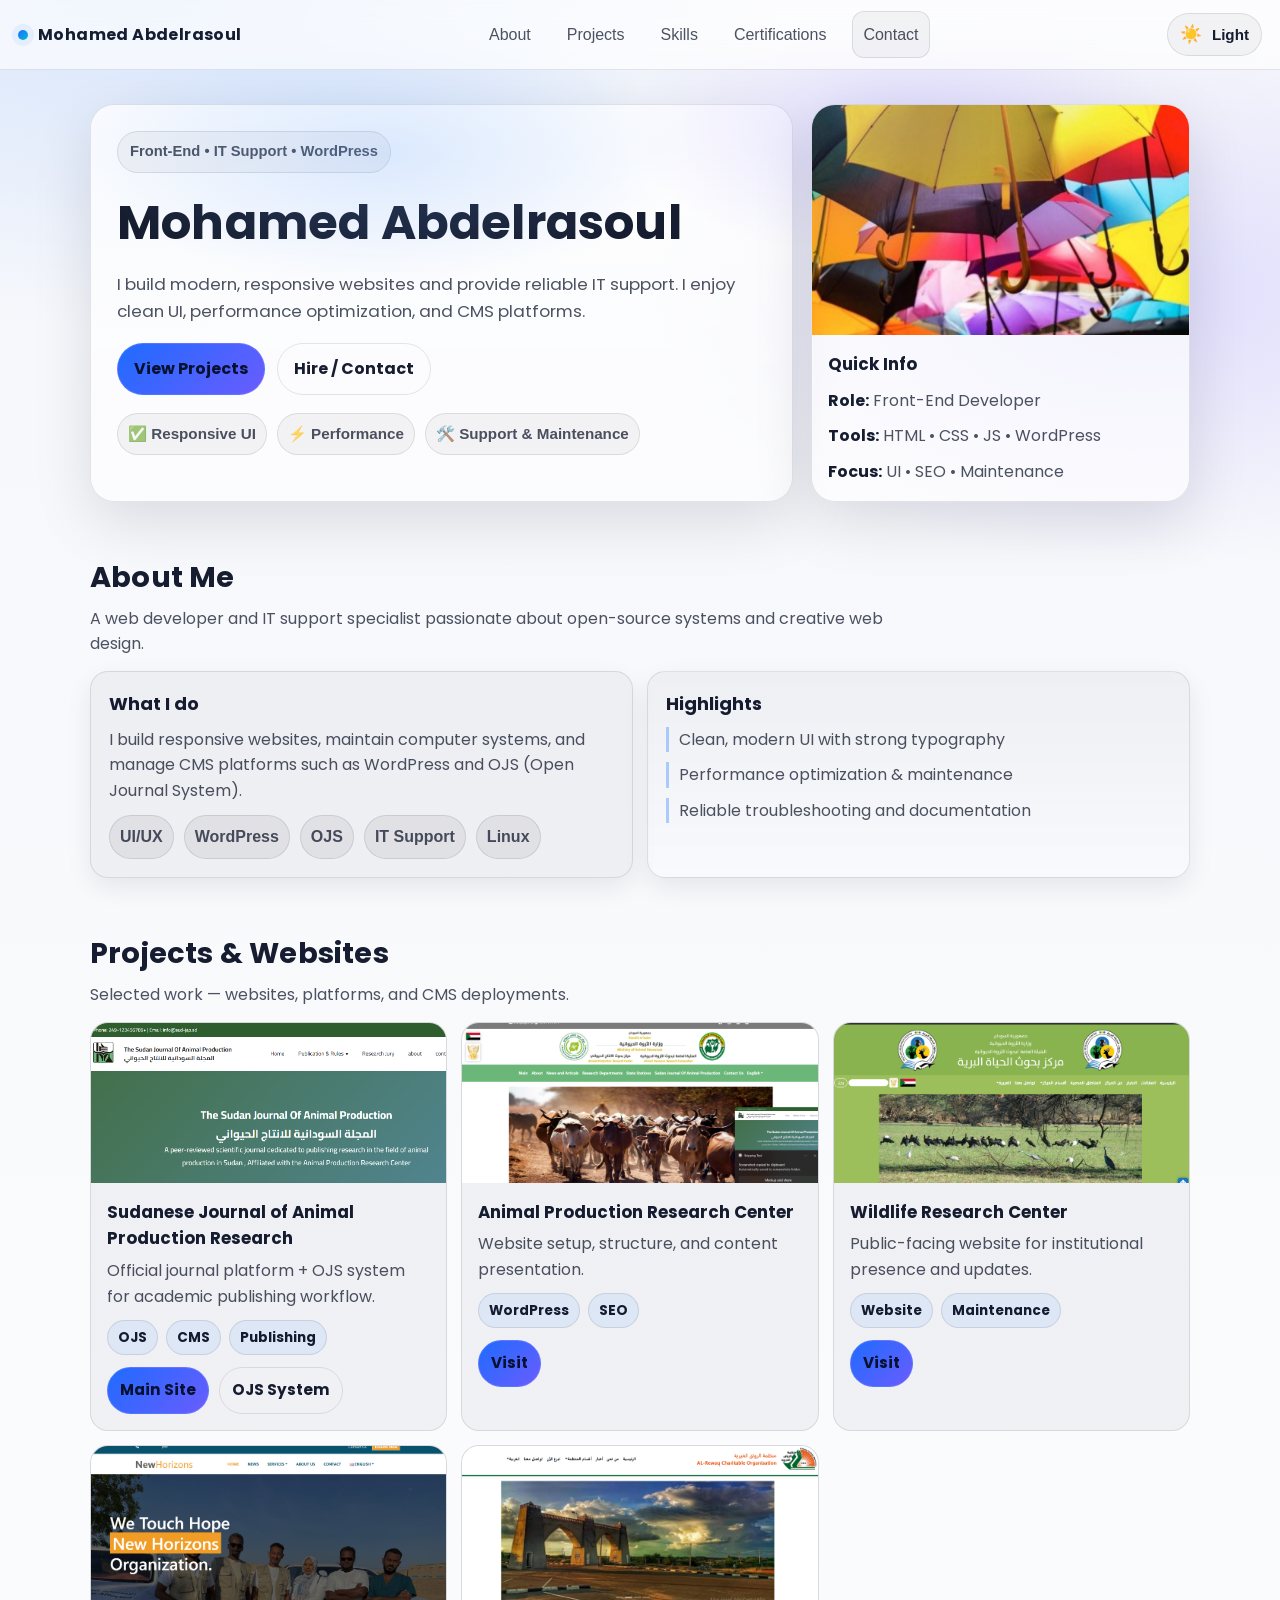
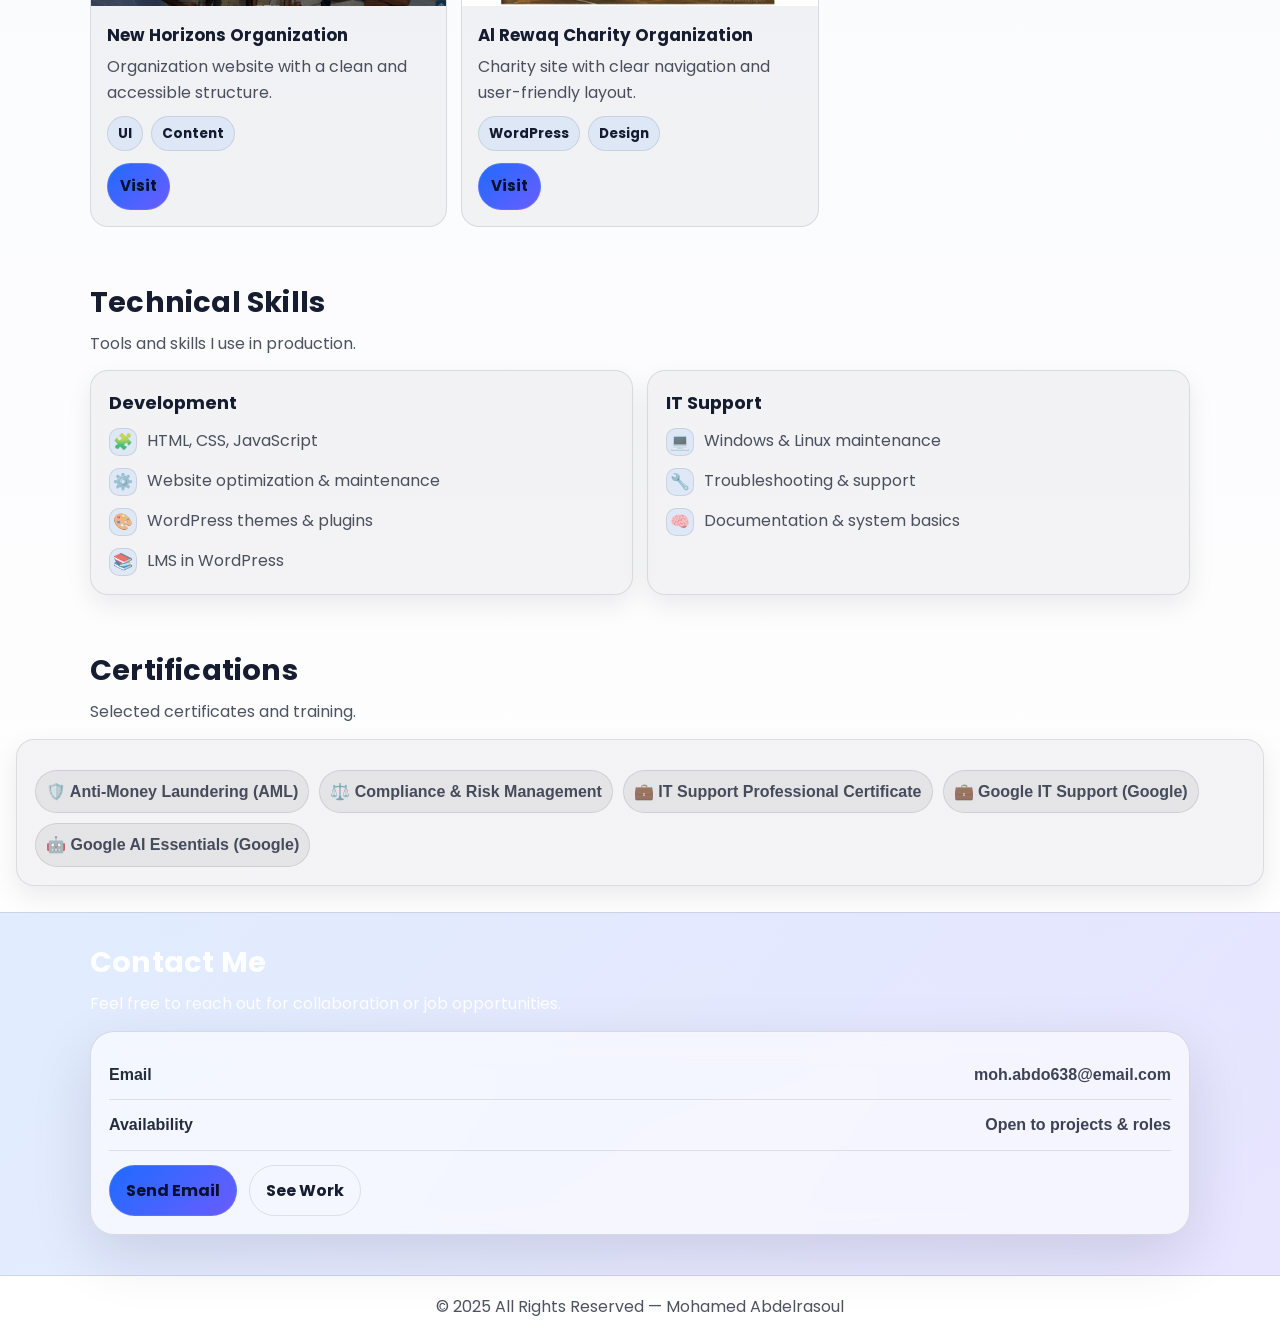
==== commit 536c052f: "Update brand name in navigation" ====
--- a/index.html
+++ b/index.html
@@ -19,7 +19,7 @@
   <nav class="top-nav">
     <a class="brand" href="#top" aria-label="Go to top">
       <span class="brand-dot"></span>
-      <span>MA</span>
+      <span>Mohamed Abdelrasoul</span>
     </a>
 
     <div class="nav-links">
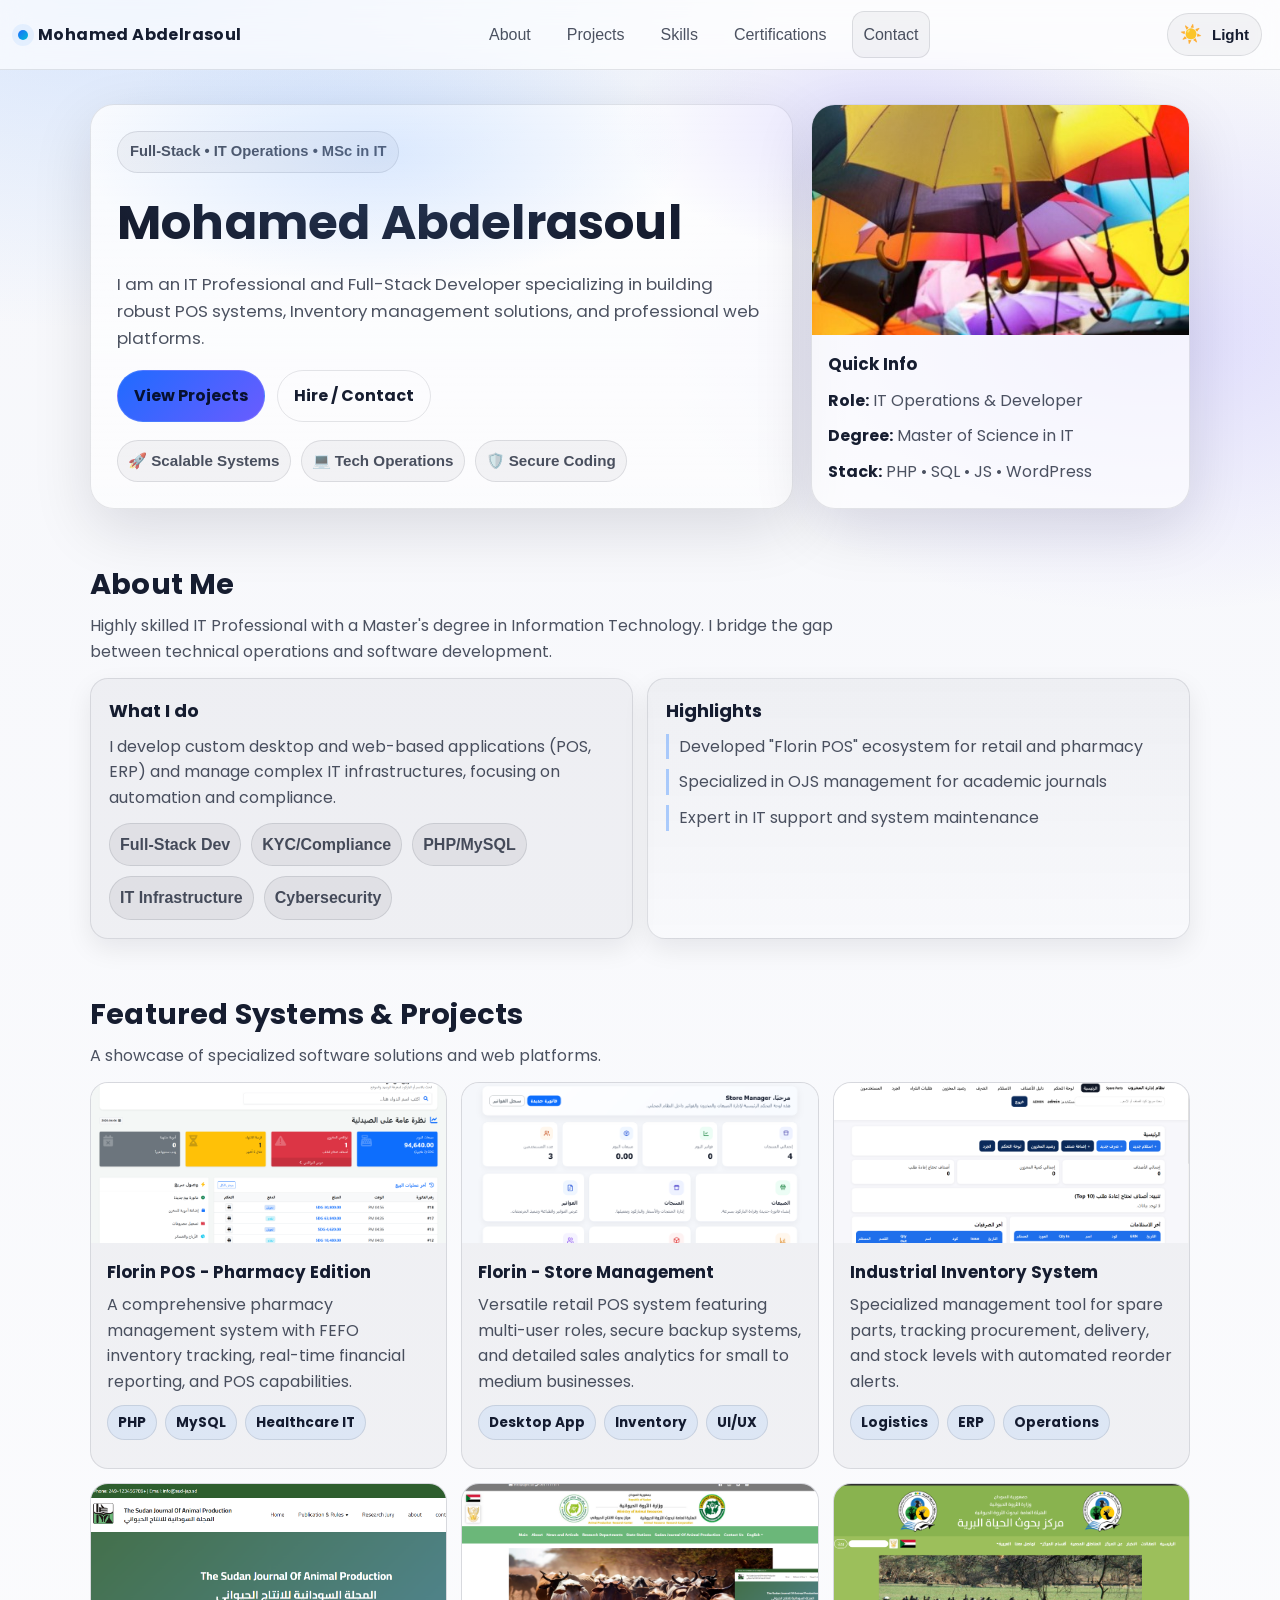
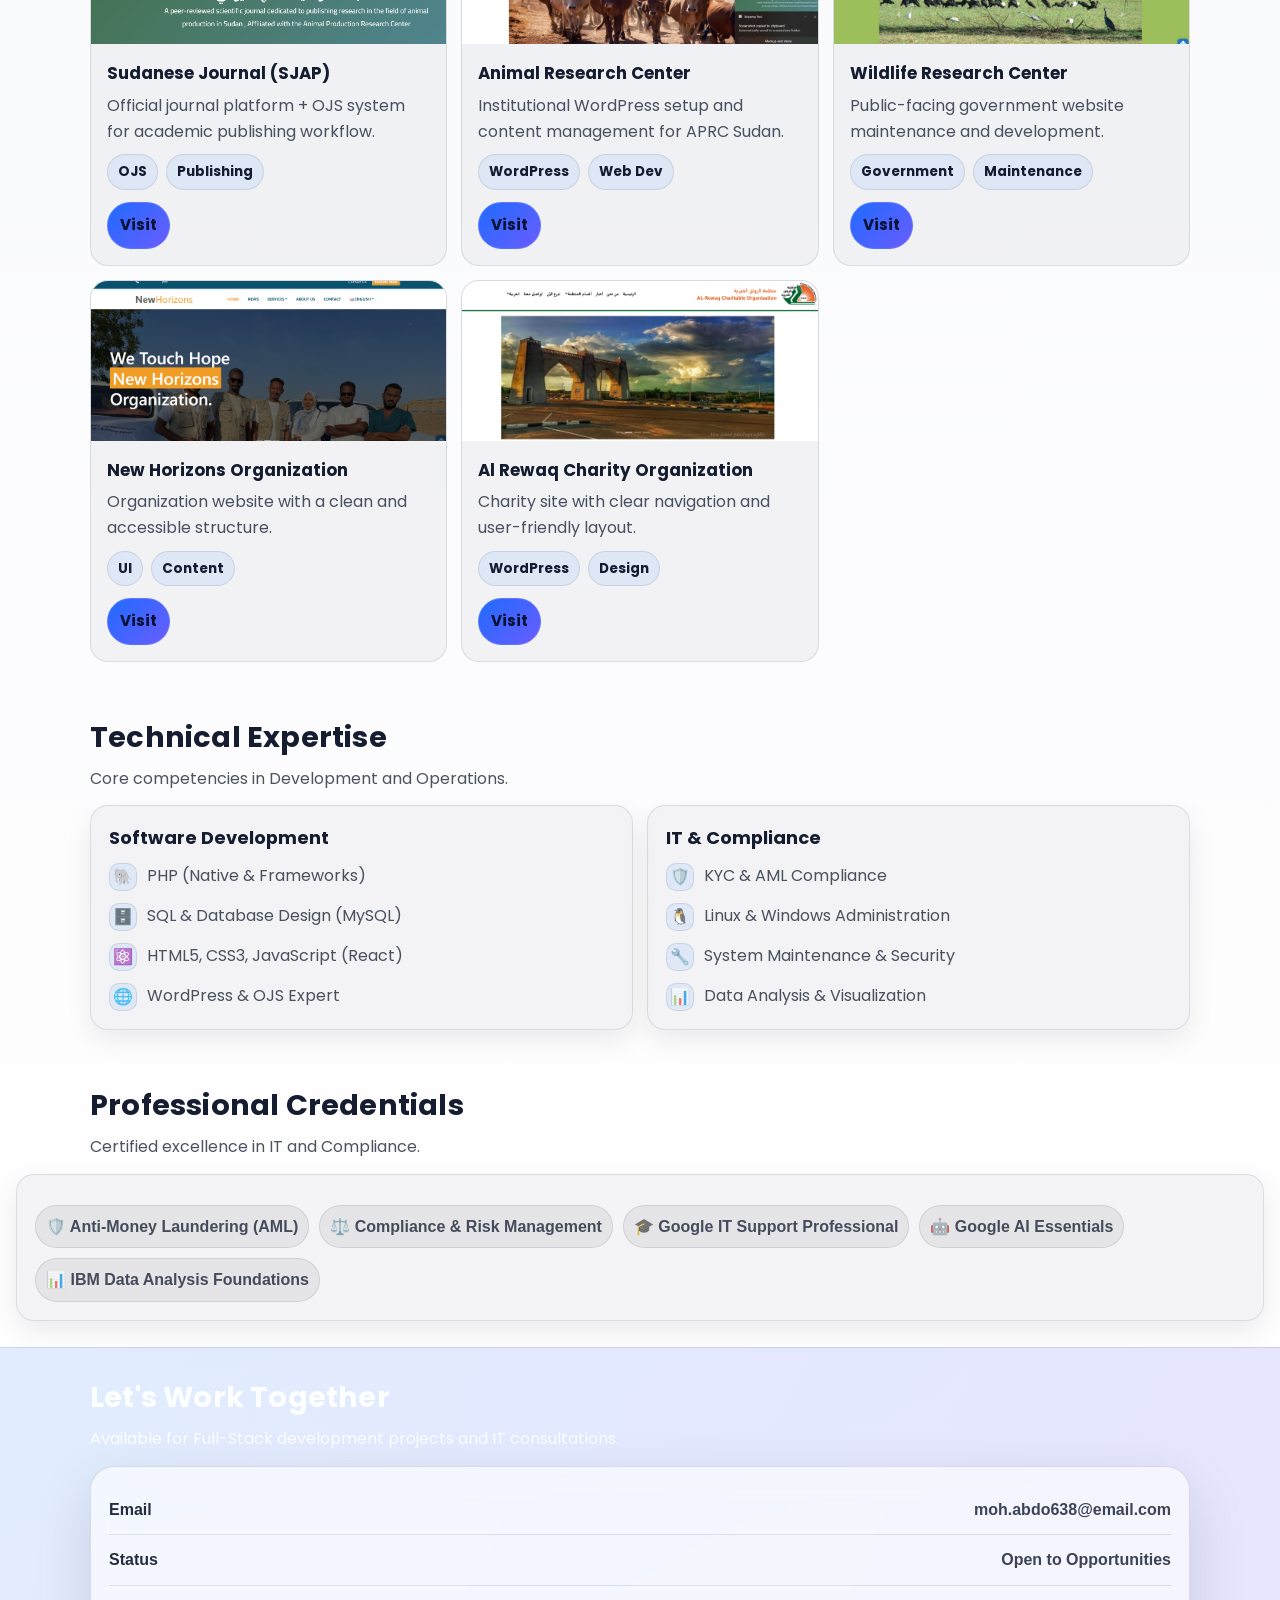
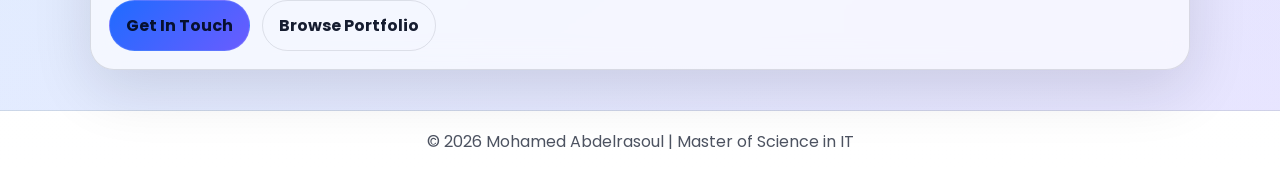
==== commit 3cbeda9b: "update my work" ====
--- a/index.html
+++ b/index.html
@@ -6,7 +6,6 @@
   <meta name="theme-color" content="#0b1220" />
   <title>Mohamed Abdelrasoul | Portfolio</title>
 
-  <!-- Font -->
   <link rel="preconnect" href="https://fonts.googleapis.com">
   <link rel="preconnect" href="https://fonts.gstatic.com" crossorigin>
   <link href="https://fonts.googleapis.com/css2?family=Poppins:wght@300;400;500;600;700&display=swap" rel="stylesheet">
@@ -15,7 +14,6 @@
 </head>
 
 <body>
-  <!-- Top Nav -->
   <nav class="top-nav">
     <a class="brand" href="#top" aria-label="Go to top">
       <span class="brand-dot"></span>
@@ -36,15 +34,14 @@
     </button>
   </nav>
 
-  <!-- Hero -->
   <header id="top" class="hero">
     <div class="hero-inner">
       <div class="hero-text fade-section">
-        <div class="badge">Front-End • IT Support • WordPress</div>
+        <div class="badge">Full-Stack • IT Operations • MSc in IT</div>
         <h1>Mohamed Abdelrasoul</h1>
         <p>
-          I build modern, responsive websites and provide reliable IT support.
-          I enjoy clean UI, performance optimization, and CMS platforms.
+          I am an IT Professional and Full-Stack Developer specializing in building robust POS systems, 
+          Inventory management solutions, and professional web platforms.
         </p>
 
         <div class="hero-actions">
@@ -53,9 +50,9 @@
         </div>
 
         <div class="hero-meta">
-          <span class="meta-item">✅ Responsive UI</span>
-          <span class="meta-item">⚡ Performance</span>
-          <span class="meta-item">🛠️ Support & Maintenance</span>
+          <span class="meta-item">🚀 Scalable Systems</span>
+          <span class="meta-item">💻 Tech Operations</span>
+          <span class="meta-item">🛡️ Secure Coding</span>
         </div>
       </div>
 
@@ -64,9 +61,9 @@
         <div class="hero-card-info">
           <h2 class="mini-title">Quick Info</h2>
           <ul class="quick-list">
-            <li><span class="k">Role:</span> Front-End Developer</li>
-            <li><span class="k">Tools:</span> HTML • CSS • JS • WordPress</li>
-            <li><span class="k">Focus:</span> UI • SEO • Maintenance</li>
+            <li><span class="k">Role:</span> IT Operations & Developer</li>
+            <li><span class="k">Degree:</span> Master of Science in IT</li>
+            <li><span class="k">Stack:</span> PHP • SQL • JS • WordPress</li>
           </ul>
         </div>
       </div>
@@ -76,12 +73,11 @@
   </header>
 
   <main>
-    <!-- About -->
     <section id="about" class="section fade-section">
       <div class="section-head">
         <h2>About Me</h2>
         <p class="section-subtitle">
-          A web developer and IT support specialist passionate about open-source systems and creative web design.
+          Highly skilled IT Professional with a Master's degree in Information Technology. I bridge the gap between technical operations and software development.
         </p>
       </div>
 
@@ -89,55 +85,95 @@
         <div class="card">
           <h3>What I do</h3>
           <p>
-            I build responsive websites, maintain computer systems, and manage CMS platforms such as
-            WordPress and OJS (Open Journal System).
+            I develop custom desktop and web-based applications (POS, ERP) and manage complex IT infrastructures, focusing on automation and compliance.
           </p>
           <div class="chips">
-            <span class="chip">UI/UX</span>
-            <span class="chip">WordPress</span>
-            <span class="chip">OJS</span>
-            <span class="chip">IT Support</span>
-            <span class="chip">Linux</span>
+            <span class="chip">Full-Stack Dev</span>
+            <span class="chip">KYC/Compliance</span>
+            <span class="chip">PHP/MySQL</span>
+            <span class="chip">IT Infrastructure</span>
+            <span class="chip">Cybersecurity</span>
           </div>
         </div>
 
         <div class="card subtle">
           <h3>Highlights</h3>
           <ul class="bullets">
-            <li>Clean, modern UI with strong typography</li>
-            <li>Performance optimization & maintenance</li>
-            <li>Reliable troubleshooting and documentation</li>
+            <li>Developed "Florin POS" ecosystem for retail and pharmacy</li>
+            <li>Specialized in OJS management for academic journals</li>
+            <li>Expert in IT support and system maintenance</li>
           </ul>
         </div>
       </div>
     </section>
 
-    <!-- Projects -->
     <section id="projects" class="section fade-section">
       <div class="section-head">
-        <h2>Projects & Websites</h2>
-        <p class="section-subtitle">Selected work — websites, platforms, and CMS deployments.</p>
+        <h2>Featured Systems & Projects</h2>
+        <p class="section-subtitle">A showcase of specialized software solutions and web platforms.</p>
       </div>
 
       <div class="project-grid">
         <article class="project">
           <div class="project-media">
+            <img src="images/pharmacy_system.png" alt="Pharmacy Management System" />
+          </div>
+          <div class="project-body">
+            <h3>Florin POS - Pharmacy Edition</h3>
+            <p>A comprehensive pharmacy management system with FEFO inventory tracking, real-time financial reporting, and POS capabilities.</p>
+            <div class="project-tags">
+              <span class="tag">PHP</span>
+              <span class="tag">MySQL</span>
+              <span class="tag">Healthcare IT</span>
+            </div>
+          </div>
+        </article>
+
+        <article class="project">
+          <div class="project-media">
+            <img src="images/florin_store.png" alt="Florin Store Manager" />
+          </div>
+          <div class="project-body">
+            <h3>Florin - Store Management</h3>
+            <p>Versatile retail POS system featuring multi-user roles, secure backup systems, and detailed sales analytics for small to medium businesses.</p>
+            <div class="project-tags">
+              <span class="tag">Desktop App</span>
+              <span class="tag">Inventory</span>
+              <span class="tag">UI/UX</span>
+            </div>
+          </div>
+        </article>
+
+        <article class="project">
+          <div class="project-media">
+            <img src="images/spare_parts.png" alt="Spare Parts Management" />
+          </div>
+          <div class="project-body">
+            <h3>Industrial Inventory System</h3>
+            <p>Specialized management tool for spare parts, tracking procurement, delivery, and stock levels with automated reorder alerts.</p>
+            <div class="project-tags">
+              <span class="tag">Logistics</span>
+              <span class="tag">ERP</span>
+              <span class="tag">Operations</span>
+            </div>
+          </div>
+        </article>
+
+        <article class="project">
+          <div class="project-media">
             <img src="images/sud-jap.png" alt="Sudanese Journal Project" />
           </div>
           <div class="project-body">
-            <h3>Sudanese Journal of Animal Production Research</h3>
-            <p>
-              Official journal platform + OJS system for academic publishing workflow.
-            </p>
+            <h3>Sudanese Journal (SJAP)</h3>
+            <p>Official journal platform + OJS system for academic publishing workflow.</p>
             <div class="project-tags">
               <span class="tag">OJS</span>
-              <span class="tag">CMS</span>
               <span class="tag">Publishing</span>
             </div>
             <div class="project-actions">
-              <a class="btn small primary" href="https://sud-jap.sd/" target="_blank" rel="noopener">Main Site</a>
-              <a class="btn small ghost" href="https://sud-jap.sd/Journal/index.php/sjap" target="_blank" rel="noopener">OJS System</a>
-            </div>
+              <a class="btn small primary" href="https://sud-jap.sd/" target="_blank">Visit</a>
+            </div>
+
           </div>
         </article>
 
@@ -146,11 +182,11 @@
             <img src="images/aprc.png" alt="Animal Research Center" />
           </div>
           <div class="project-body">
-            <h3>Animal Production Research Center</h3>
-            <p>Website setup, structure, and content presentation.</p>
+            <h3>Animal Research Center</h3>
+            <p>Institutional WordPress setup and content management for APRC Sudan.</p>
             <div class="project-tags">
               <span class="tag">WordPress</span>
-              <span class="tag">SEO</span>
+              <span class="tag">Web Dev</span>
             </div>
             <div class="project-actions">
               <a class="btn small primary" href="https://www.aprc.sd/?page_id=39&lang=en" target="_blank" rel="noopener">Visit</a>
@@ -164,9 +200,9 @@
           </div>
           <div class="project-body">
             <h3>Wildlife Research Center</h3>
-            <p>Public-facing website for institutional presence and updates.</p>
-            <div class="project-tags">
-              <span class="tag">Website</span>
+            <p>Public-facing government website maintenance and development.</p>
+            <div class="project-tags">
+              <span class="tag">Government</span>
               <span class="tag">Maintenance</span>
             </div>
             <div class="project-actions">
@@ -208,61 +244,61 @@
             </div>
           </div>
         </article>
-      </div>
-    </section>
-
-    <!-- Skills -->
+
+
+      </div>
+    </section>
+
     <section id="skills" class="section fade-section">
       <div class="section-head">
-        <h2>Technical Skills</h2>
-        <p class="section-subtitle">Tools and skills I use in production.</p>
+        <h2>Technical Expertise</h2>
+        <p class="section-subtitle">Core competencies in Development and Operations.</p>
       </div>
 
       <div class="grid-2">
         <div class="card">
-          <h3>Development</h3>
+          <h3>Software Development</h3>
           <ul class="nice-list">
-            <li><span class="b">🧩</span> HTML, CSS, JavaScript</li>
-            <li><span class="b">⚙️</span> Website optimization & maintenance</li>
-            <li><span class="b">🎨</span> WordPress themes & plugins</li>
-            <li><span class="b">📚</span> LMS in WordPress</li>
+            <li><span class="b">🐘</span> PHP (Native & Frameworks)</li>
+            <li><span class="b">🗄️</span> SQL & Database Design (MySQL)</li>
+            <li><span class="b">⚛️</span> HTML5, CSS3, JavaScript (React)</li>
+            <li><span class="b">🌐</span> WordPress & OJS Expert</li>
           </ul>
         </div>
 
         <div class="card">
-          <h3>IT Support</h3>
+          <h3>IT & Compliance</h3>
           <ul class="nice-list">
-            <li><span class="b">💻</span> Windows & Linux maintenance</li>
-            <li><span class="b">🔧</span> Troubleshooting & support</li>
-            <li><span class="b">🧠</span> Documentation & system basics</li>
+            <li><span class="b">🛡️</span> KYC & AML Compliance</li>
+            <li><span class="b">🐧</span> Linux & Windows Administration</li>
+            <li><span class="b">🔧</span> System Maintenance & Security</li>
+            <li><span class="b">📊</span> Data Analysis & Visualization</li>
           </ul>
         </div>
       </div>
     </section>
 
-    <!-- Certifications -->
     <section id="certifications" class="section fade-section">
       <div class="section-head">
-        <h2>Certifications</h2>
-        <p class="section-subtitle">Selected certificates and training.</p>
+        <h2>Professional Credentials</h2>
+        <p class="section-subtitle">Certified excellence in IT and Compliance.</p>
       </div>
 
       <div class="card">
         <div class="chips wrap">
           <span class="chip">🛡️ Anti-Money Laundering (AML)</span>
           <span class="chip">⚖️ Compliance & Risk Management</span>
-          <span class="chip">💼 IT Support Professional Certificate</span>
-          <span class="chip">💼 Google IT Support (Google)</span>
-          <span class="chip">🤖 Google AI Essentials (Google)</span>
-        </div>
-      </div>
-    </section>
-
-    <!-- Contact -->
+          <span class="chip">🎓 Google IT Support Professional</span>
+          <span class="chip">🤖 Google AI Essentials</span>
+          <span class="chip">📊 IBM Data Analysis Foundations</span>
+        </div>
+      </div>
+    </section>
+
     <section id="contact" class="section contact fade-section">
       <div class="section-head light">
-        <h2>Contact Me</h2>
-        <p class="section-subtitle">Feel free to reach out for collaboration or job opportunities.</p>
+        <h2>Let's Work Together</h2>
+        <p class="section-subtitle">Available for Full-Stack development projects and IT consultations.</p>
       </div>
 
       <div class="contact-card">
@@ -271,24 +307,23 @@
           <a class="contact-value" href="mailto:moh.abdo638@email.com">moh.abdo638@email.com</a>
         </div>
         <div class="contact-row">
-          <span class="contact-label">Availability</span>
-          <span class="contact-value">Open to projects & roles</span>
+          <span class="contact-label">Status</span>
+          <span class="contact-value">Open to Opportunities</span>
         </div>
 
         <div class="contact-actions">
-          <a class="btn primary" href="mailto:moh.abdo638@email.com">Send Email</a>
-          <a class="btn ghost" href="#projects">See Work</a>
+          <a class="btn primary" href="mailto:moh.abdo638@email.com">Get In Touch</a>
+          <a class="btn ghost" href="#projects">Browse Portfolio</a>
         </div>
       </div>
     </section>
   </main>
 
   <footer class="footer">
-    <p>© 2025 All Rights Reserved — Mohamed Abdelrasoul</p>
+    <p>© 2026 Mohamed Abdelrasoul | Master of Science in IT</p>
   </footer>
 
-  <!-- Scroll To Top -->
-  <button id="scrollTop" class="scroll-top" type="button" aria-label="Back to top">↑</button>
+  <button id="scrollTop" class="scroll-top" type="button">↑</button>
 
   <script src="js/main.js"></script>
 </body>
